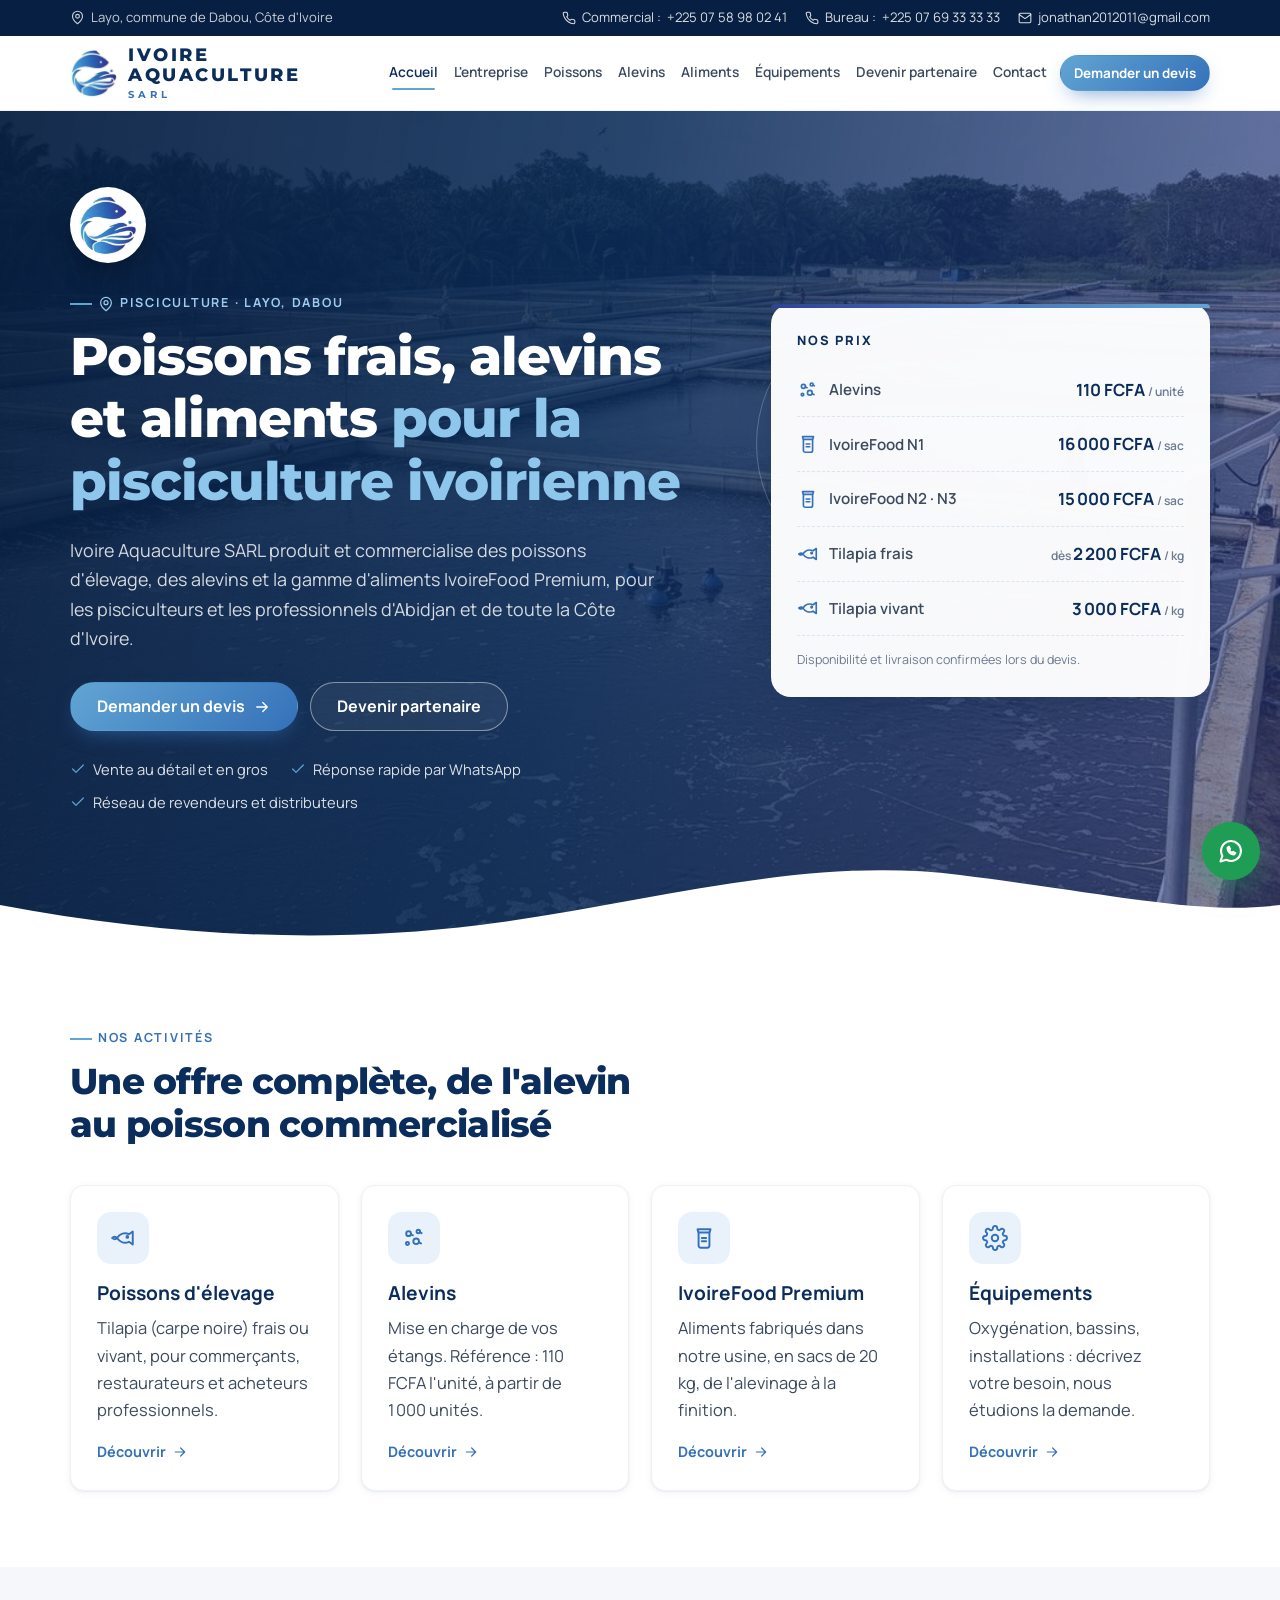
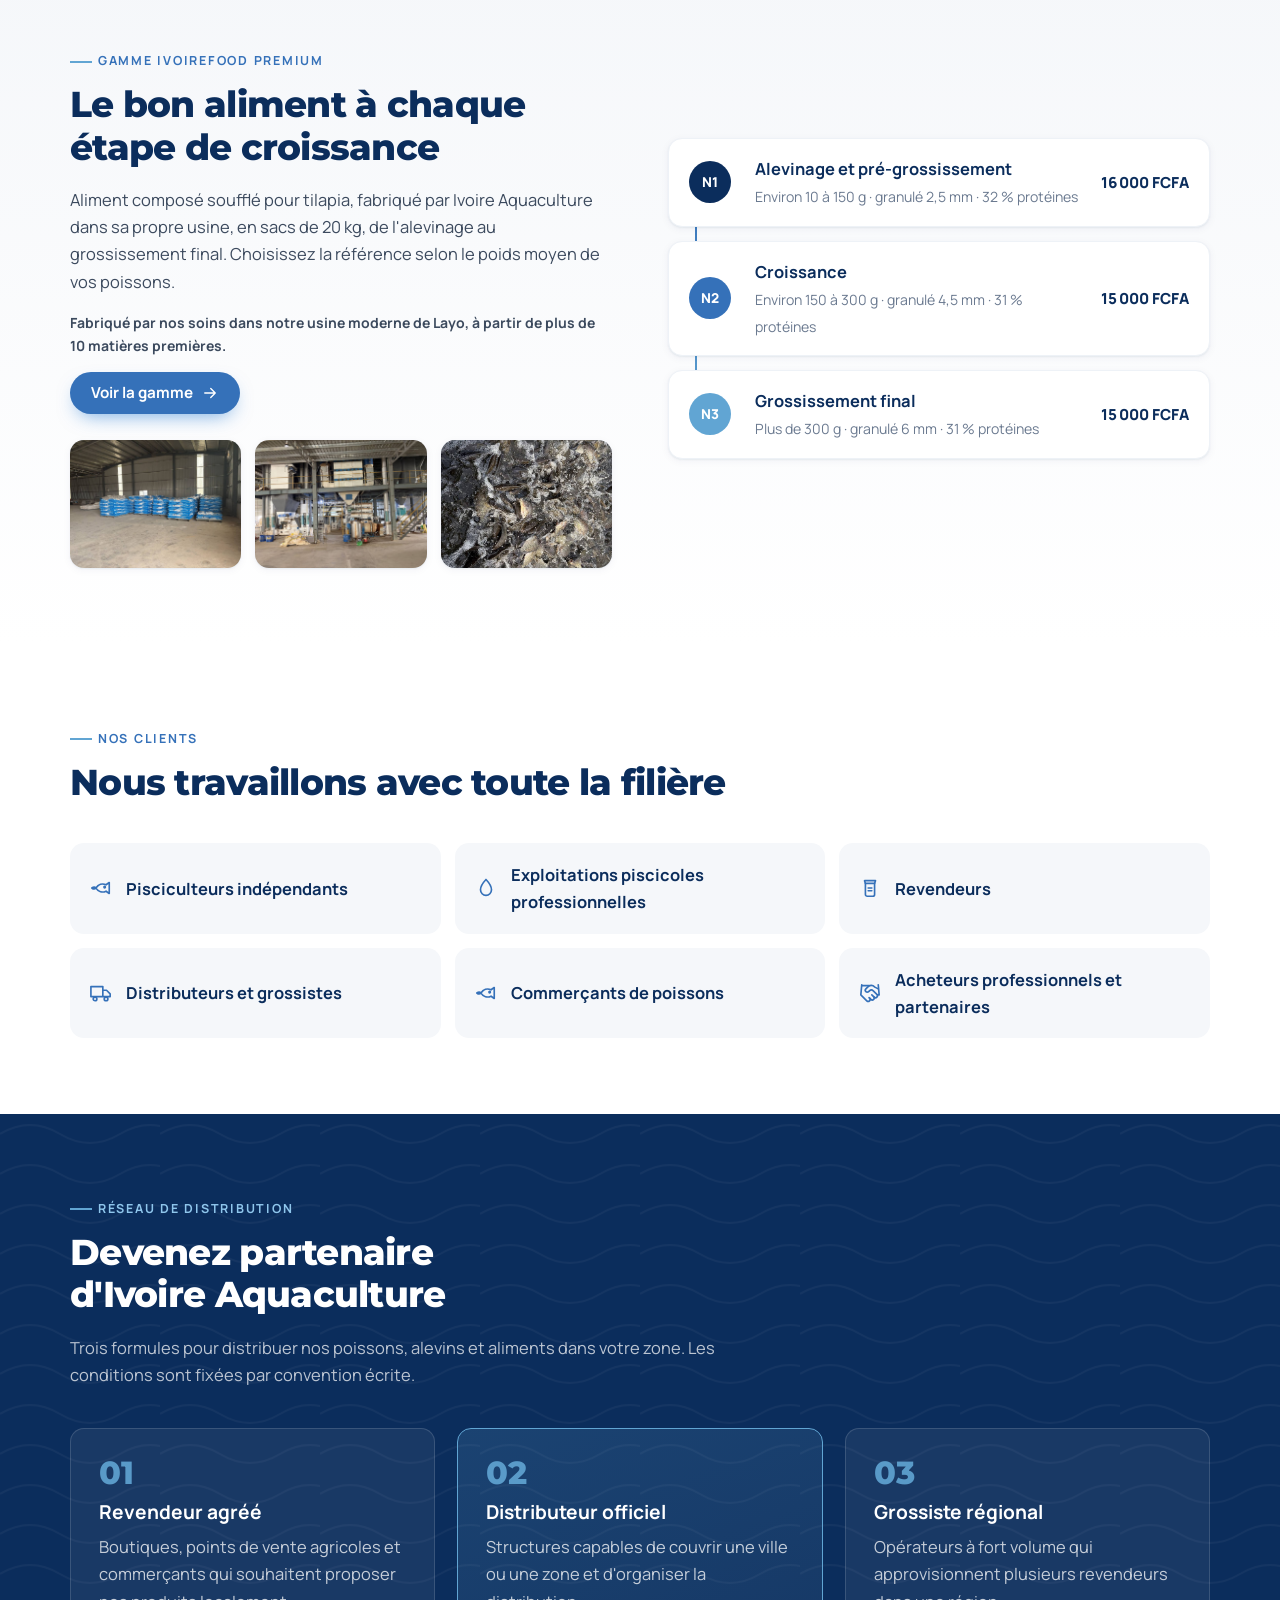
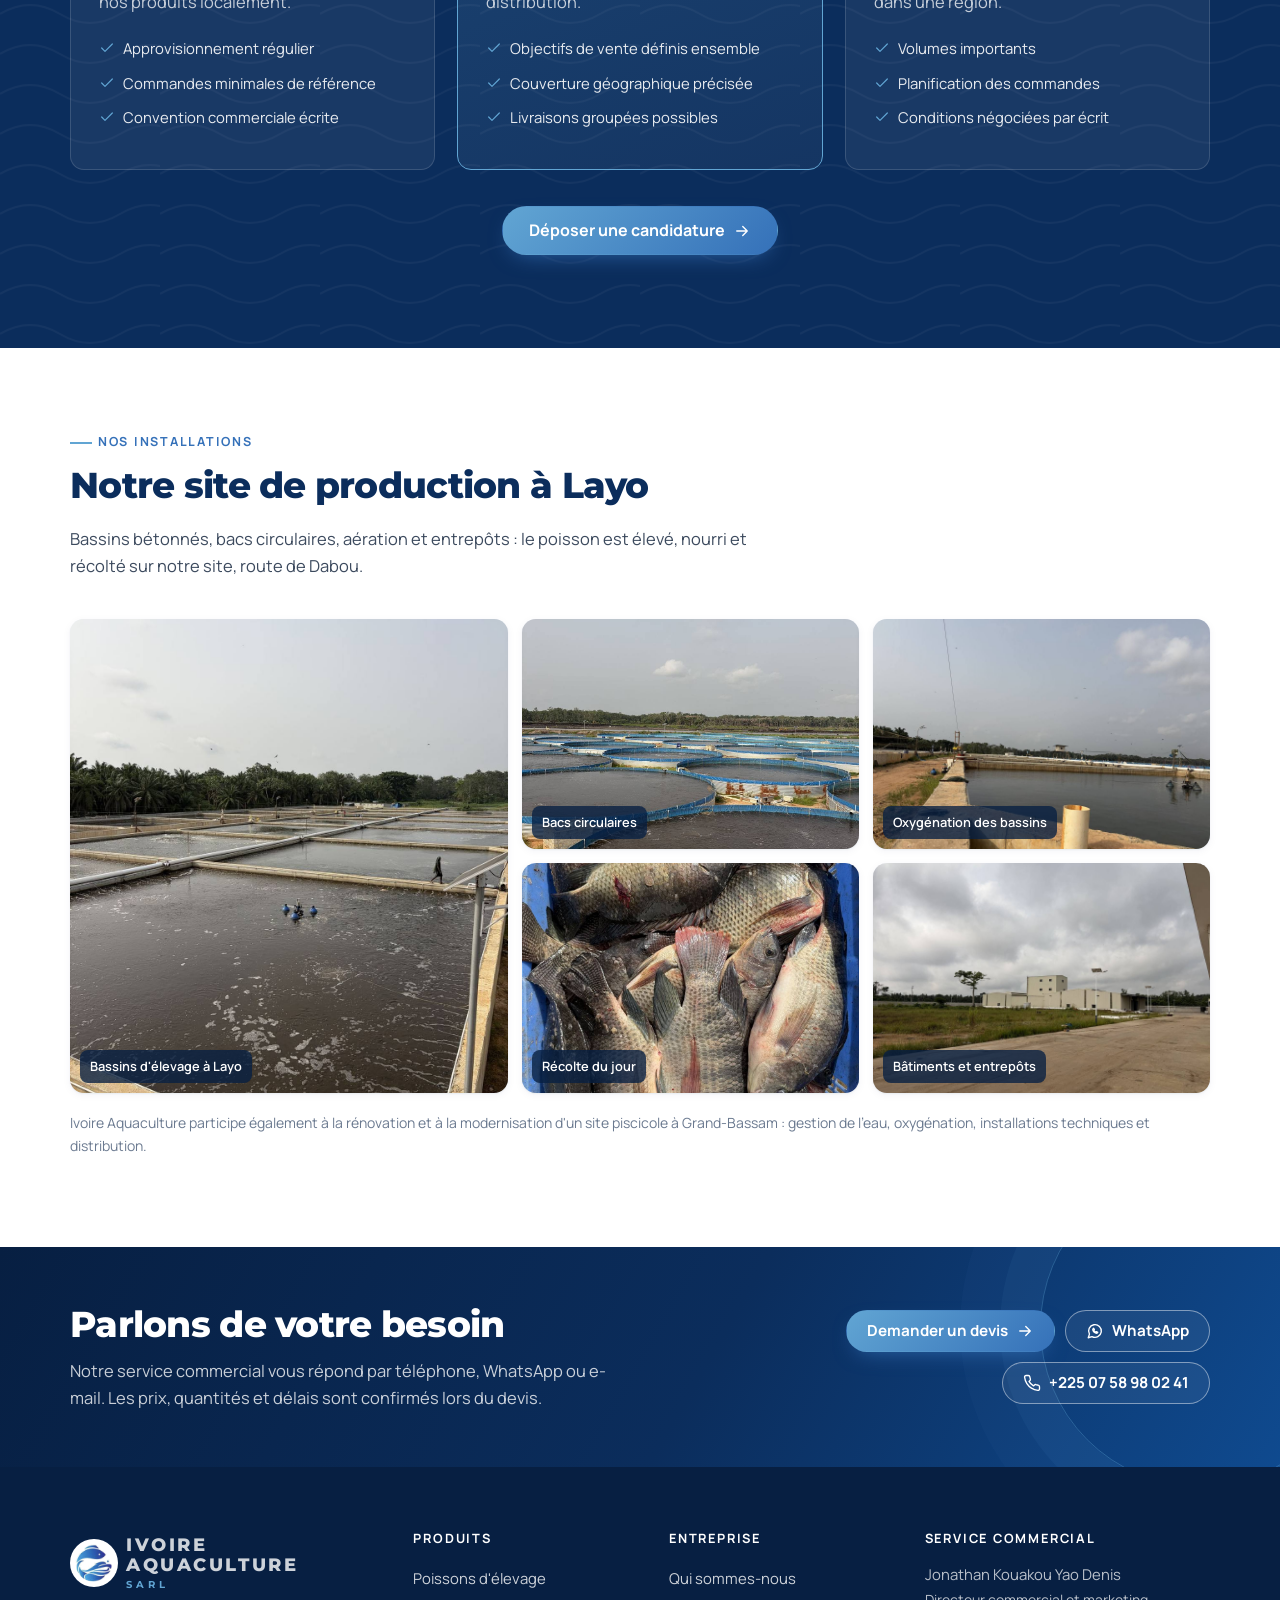
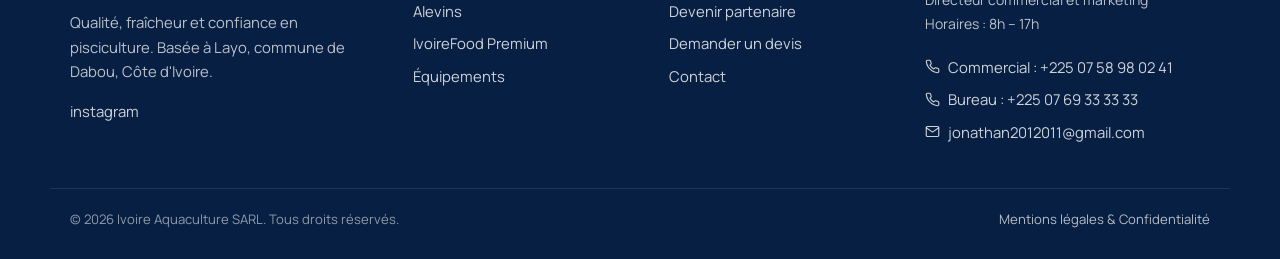
==== index.html @ dcc2ba15 "Site officiel Ivoire Aquaculture SARL Co-Authored-By: Claude Opus 5.5 <noreply@anthropic.com> Claude" ====
<!doctype html>
<html lang="fr">
<head>
<meta charset="utf-8">
<meta name="viewport" content="width=device-width, initial-scale=1">
<title>Ivoire Aquaculture SARL — Poissons, alevins et aliments piscicoles en Côte d&#39;Ivoire</title>
<meta name="description" content="Ivoire Aquaculture, entreprise piscicole basée à Layo (Dabou) : tilapia (carpe noire) frais et vivant, alevins et aliments IvoireFood Premium fabriqués dans notre usine, pour pisciculteurs, revendeurs et distributeurs en Côte d&#39;Ivoire.">
<link rel="canonical" href="https://ivoireaquaculture.github.io/site/">
<meta property="og:type" content="website">
<meta property="og:locale" content="fr_CI">
<meta property="og:site_name" content="Ivoire Aquaculture SARL">
<meta property="og:title" content="Ivoire Aquaculture SARL — Poissons, alevins et aliments piscicoles en Côte d&#39;Ivoire">
<meta property="og:description" content="Ivoire Aquaculture, entreprise piscicole basée à Layo (Dabou) : tilapia (carpe noire) frais et vivant, alevins et aliments IvoireFood Premium fabriqués dans notre usine, pour pisciculteurs, revendeurs et distributeurs en Côte d&#39;Ivoire.">
<meta property="og:url" content="https://ivoireaquaculture.github.io/site/">
<meta property="og:image" content="https://ivoireaquaculture.github.io/site/img/og-image.png">
<meta name="theme-color" content="#0B2D5C">
<link rel="icon" href="img/favicon.png" type="image/png">
<link rel="apple-touch-icon" href="img/apple-touch-icon.png">
<link rel="preconnect" href="https://fonts.googleapis.com">
<link rel="preconnect" href="https://fonts.gstatic.com" crossorigin>
<link href="https://fonts.googleapis.com/css2?family=Montserrat:wght@700;800&family=Manrope:wght@400;500;600;700&display=swap" rel="stylesheet">
<link rel="stylesheet" href="css/style.css">
<script type="application/ld+json">{"@context":"https://schema.org","@type":"Organization","name":"Ivoire Aquaculture SARL","url":"https://ivoireaquaculture.github.io/site","logo":"https://ivoireaquaculture.github.io/site/img/icon-256.png","email":"jonathan2012011@gmail.com","telephone":"+225 07 69 33 33 33","areaServed":"Côte d'Ivoire","address":{"@type":"PostalAddress","addressLocality":"Layo, Dabou","addressCountry":"CI"},"contactPoint":[{"@type":"ContactPoint","telephone":"+225 07 58 98 02 41","contactType":"sales","areaServed":"CI","availableLanguage":["French"]},{"@type":"ContactPoint","telephone":"+225 07 69 33 33 33","contactType":"customer service","areaServed":"CI","availableLanguage":["French"]}]}</script>
</head>
<body data-static="1">
<a class="skip" href="#contenu">Aller au contenu</a>
<div class="topbar">
  <div class="wrap topbar-in">
    <span><svg class="ico " width="15" height="15" viewBox="0 0 24 24" fill="none" stroke="currentColor" stroke-width="1.8" stroke-linecap="round" stroke-linejoin="round" aria-hidden="true"><path d="M20 10c0 6-8 12-8 12s-8-6-8-12a8 8 0 0 1 16 0z"/><circle cx="12" cy="10" r="3"/></svg> Layo, commune de Dabou, Côte d&#39;Ivoire</span>
    <span class="topbar-right">
      <a href="tel:+2250758980241"><svg class="ico " width="14" height="14" viewBox="0 0 24 24" fill="none" stroke="currentColor" stroke-width="1.8" stroke-linecap="round" stroke-linejoin="round" aria-hidden="true"><path d="M22 16.9v3a2 2 0 0 1-2.2 2 19.8 19.8 0 0 1-8.6-3.1 19.5 19.5 0 0 1-6-6A19.8 19.8 0 0 1 2.1 4.2 2 2 0 0 1 4.1 2h3a2 2 0 0 1 2 1.7c.1 1 .4 1.9.7 2.8a2 2 0 0 1-.5 2.1L8 9.9a16 16 0 0 0 6 6l1.3-1.3a2 2 0 0 1 2.1-.4c.9.3 1.8.6 2.8.7a2 2 0 0 1 1.7 2z"/></svg> <span class="hide-sm">Commercial :</span> +225 07 58 98 02 41</a><a href="tel:+2250769333333"><svg class="ico " width="14" height="14" viewBox="0 0 24 24" fill="none" stroke="currentColor" stroke-width="1.8" stroke-linecap="round" stroke-linejoin="round" aria-hidden="true"><path d="M22 16.9v3a2 2 0 0 1-2.2 2 19.8 19.8 0 0 1-8.6-3.1 19.5 19.5 0 0 1-6-6A19.8 19.8 0 0 1 2.1 4.2 2 2 0 0 1 4.1 2h3a2 2 0 0 1 2 1.7c.1 1 .4 1.9.7 2.8a2 2 0 0 1-.5 2.1L8 9.9a16 16 0 0 0 6 6l1.3-1.3a2 2 0 0 1 2.1-.4c.9.3 1.8.6 2.8.7a2 2 0 0 1 1.7 2z"/></svg> <span class="hide-sm">Bureau :</span> +225 07 69 33 33 33</a>
      <a href="mailto:jonathan2012011@gmail.com" class="hide-sm"><svg class="ico " width="14" height="14" viewBox="0 0 24 24" fill="none" stroke="currentColor" stroke-width="1.8" stroke-linecap="round" stroke-linejoin="round" aria-hidden="true"><rect x="2" y="4" width="20" height="16" rx="2"/><path d="m22 6-10 7L2 6"/></svg> jonathan2012011@gmail.com</a>
    </span>
  </div>
</div>
<header class="header" id="header">
  <div class="wrap header-in">
    <a href="index.html" class="brand" aria-label="Ivoire Aquaculture SARL — accueil">
      <img src="img/logo-emblem.png" alt="" width="48" height="48">
      <span>Ivoire Aquaculture<small>SARL</small></span>
    </a>
    <nav class="nav" id="nav" aria-label="Navigation principale">
      <a href="index.html" class="active" aria-current="page">Accueil</a><a href="entreprise.html" class="">L&#39;entreprise</a><a href="poissons.html" class="">Poissons</a><a href="alevins.html" class="">Alevins</a><a href="aliments.html" class="">Aliments</a><a href="equipements.html" class="">Équipements</a><a href="devenir-partenaire.html" class="">Devenir partenaire</a><a href="contact.html" class="">Contact</a>
      <a href="devis.html" class="btn btn-gold nav-cta">Demander un devis</a>
    </nav>
    <button class="burger" id="burger" aria-expanded="false" aria-controls="nav" aria-label="Menu"><svg class="ico " width="26" height="26" viewBox="0 0 24 24" fill="none" stroke="currentColor" stroke-width="1.8" stroke-linecap="round" stroke-linejoin="round" aria-hidden="true"><path d="M3 6h18M3 12h18M3 18h18"/></svg></button>
  </div>
</header>
<main id="contenu">

<section class="hero">
  <div class="hero-water" aria-hidden="true"><span></span><span></span><span></span></div>
  <div class="wrap hero-grid">
    <div class="hero-copy">
      <img class="hero-emblem" src="img/logo-emblem.png" alt="" width="76" height="76">
      <p class="kicker kicker-light"><svg class="ico " width="16" height="16" viewBox="0 0 24 24" fill="none" stroke="currentColor" stroke-width="1.8" stroke-linecap="round" stroke-linejoin="round" aria-hidden="true"><path d="M20 10c0 6-8 12-8 12s-8-6-8-12a8 8 0 0 1 16 0z"/><circle cx="12" cy="10" r="3"/></svg> Pisciculture · Layo, Dabou</p>
      <h1>Poissons frais, alevins et aliments <em>pour la pisciculture ivoirienne</em></h1>
      <p class="lead">Ivoire Aquaculture SARL produit et commercialise des poissons d'élevage, des alevins et la gamme d'aliments IvoireFood Premium, pour les pisciculteurs et les professionnels d'Abidjan et de toute la Côte d'Ivoire.</p>
      <div class="hero-actions">
        <a class="btn btn-gold btn-lg" href="devis.html">Demander un devis <svg class="ico " width="18" height="18" viewBox="0 0 24 24" fill="none" stroke="currentColor" stroke-width="1.8" stroke-linecap="round" stroke-linejoin="round" aria-hidden="true"><path d="M5 12h14M13 6l6 6-6 6"/></svg></a>
        <a class="btn btn-ghost-light btn-lg" href="devenir-partenaire.html">Devenir partenaire</a>
      </div>
      <ul class="hero-points">
        <li><svg class="ico " width="16" height="16" viewBox="0 0 24 24" fill="none" stroke="currentColor" stroke-width="1.8" stroke-linecap="round" stroke-linejoin="round" aria-hidden="true"><path d="M20 6 9 17l-5-5"/></svg> Vente au détail et en gros</li>
        <li><svg class="ico " width="16" height="16" viewBox="0 0 24 24" fill="none" stroke="currentColor" stroke-width="1.8" stroke-linecap="round" stroke-linejoin="round" aria-hidden="true"><path d="M20 6 9 17l-5-5"/></svg> Réponse rapide par WhatsApp</li>
        <li><svg class="ico " width="16" height="16" viewBox="0 0 24 24" fill="none" stroke="currentColor" stroke-width="1.8" stroke-linecap="round" stroke-linejoin="round" aria-hidden="true"><path d="M20 6 9 17l-5-5"/></svg> Réseau de revendeurs et distributeurs</li>
      </ul>
    </div>
    <aside class="hero-card" aria-label="Prix de référence">
      <p class="hero-card-title">Nos prix</p>
      <a class="ref-row" href="alevins.html"><span><svg class="ico " width="22" height="22" viewBox="0 0 24 24" fill="none" stroke="currentColor" stroke-width="1.8" stroke-linecap="round" stroke-linejoin="round" aria-hidden="true"><circle cx="7" cy="8" r="2.2"/><circle cx="16" cy="6" r="1.6"/><circle cx="14" cy="15" r="2.6"/><circle cx="6" cy="17" r="1.4"/><path d="M9 8.6 11 9.5M17.4 6.6 19 7.5M16.4 16 18.5 17"/></svg> Alevins</span><strong>110 FCFA<small>/ unité</small></strong></a>
      <a class="ref-row" href="aliments.html"><span><svg class="ico " width="22" height="22" viewBox="0 0 24 24" fill="none" stroke="currentColor" stroke-width="1.8" stroke-linecap="round" stroke-linejoin="round" aria-hidden="true"><path d="M6 4h12l-1 3v12a2 2 0 0 1-2 2H9a2 2 0 0 1-2-2V7z"/><path d="M7 7h10M10 12h4M10 15h4"/></svg> IvoireFood N1</span><strong>16 000 FCFA<small>/ sac</small></strong></a>
      <a class="ref-row" href="aliments.html"><span><svg class="ico " width="22" height="22" viewBox="0 0 24 24" fill="none" stroke="currentColor" stroke-width="1.8" stroke-linecap="round" stroke-linejoin="round" aria-hidden="true"><path d="M6 4h12l-1 3v12a2 2 0 0 1-2 2H9a2 2 0 0 1-2-2V7z"/><path d="M7 7h10M10 12h4M10 15h4"/></svg> IvoireFood N2 · N3</span><strong>15 000 FCFA<small>/ sac</small></strong></a>
      <a class="ref-row" href="poissons.html"><span><svg class="ico " width="22" height="22" viewBox="0 0 24 24" fill="none" stroke="currentColor" stroke-width="1.8" stroke-linecap="round" stroke-linejoin="round" aria-hidden="true"><path d="M6.5 12c2.5-4 7-5.5 11-3.5L21 6v12l-3.5-2.5c-4 2-8.5.5-11-3.5z"/><path d="M2 12c1.5-1.2 3-1.8 4.5 0-1.5 1.8-3 1.2-4.5 0z"/><circle cx="16" cy="11" r=".8" fill="currentColor"/></svg> Tilapia frais</span><strong><small>dès </small>2 200 FCFA<small>/ kg</small></strong></a><a class="ref-row" href="poissons.html"><span><svg class="ico " width="22" height="22" viewBox="0 0 24 24" fill="none" stroke="currentColor" stroke-width="1.8" stroke-linecap="round" stroke-linejoin="round" aria-hidden="true"><path d="M6.5 12c2.5-4 7-5.5 11-3.5L21 6v12l-3.5-2.5c-4 2-8.5.5-11-3.5z"/><path d="M2 12c1.5-1.2 3-1.8 4.5 0-1.5 1.8-3 1.2-4.5 0z"/><circle cx="16" cy="11" r=".8" fill="currentColor"/></svg> Tilapia vivant</span><strong>3 000 FCFA<small>/ kg</small></strong></a>
      <p class="hero-card-note">Disponibilité et livraison confirmées lors du devis.</p>
    </aside>
  </div>
  <svg class="hero-wave" viewBox="0 0 1440 90" preserveAspectRatio="none" aria-hidden="true"><path d="M0 50c180 30 360 40 540 20S900 0 1080 20s270 40 360 30v40H0z"/></svg>
</section>

<section class="section">
  <div class="wrap">
    <div class="section-head">
      <p class="kicker">Nos activités</p>
      <h2>Une offre complète, de l'alevin au poisson commercialisé</h2>
    </div>
    <div class="cards-4">
      <a class="card card-link" href="poissons.html">
        <span class="card-ico"><svg class="ico " width="26" height="26" viewBox="0 0 24 24" fill="none" stroke="currentColor" stroke-width="1.8" stroke-linecap="round" stroke-linejoin="round" aria-hidden="true"><path d="M6.5 12c2.5-4 7-5.5 11-3.5L21 6v12l-3.5-2.5c-4 2-8.5.5-11-3.5z"/><path d="M2 12c1.5-1.2 3-1.8 4.5 0-1.5 1.8-3 1.2-4.5 0z"/><circle cx="16" cy="11" r=".8" fill="currentColor"/></svg></span>
        <h3>Poissons d&#39;élevage</h3>
        <p>Tilapia (carpe noire) frais ou vivant, pour commerçants, restaurateurs et acheteurs professionnels.</p>
        <span class="more">Découvrir <svg class="ico " width="16" height="16" viewBox="0 0 24 24" fill="none" stroke="currentColor" stroke-width="1.8" stroke-linecap="round" stroke-linejoin="round" aria-hidden="true"><path d="M5 12h14M13 6l6 6-6 6"/></svg></span>
      </a><a class="card card-link" href="alevins.html">
        <span class="card-ico"><svg class="ico " width="26" height="26" viewBox="0 0 24 24" fill="none" stroke="currentColor" stroke-width="1.8" stroke-linecap="round" stroke-linejoin="round" aria-hidden="true"><circle cx="7" cy="8" r="2.2"/><circle cx="16" cy="6" r="1.6"/><circle cx="14" cy="15" r="2.6"/><circle cx="6" cy="17" r="1.4"/><path d="M9 8.6 11 9.5M17.4 6.6 19 7.5M16.4 16 18.5 17"/></svg></span>
        <h3>Alevins</h3>
        <p>Mise en charge de vos étangs. Référence : 110 FCFA l&#39;unité, à partir de 1 000 unités.</p>
        <span class="more">Découvrir <svg class="ico " width="16" height="16" viewBox="0 0 24 24" fill="none" stroke="currentColor" stroke-width="1.8" stroke-linecap="round" stroke-linejoin="round" aria-hidden="true"><path d="M5 12h14M13 6l6 6-6 6"/></svg></span>
      </a><a class="card card-link" href="aliments.html">
        <span class="card-ico"><svg class="ico " width="26" height="26" viewBox="0 0 24 24" fill="none" stroke="currentColor" stroke-width="1.8" stroke-linecap="round" stroke-linejoin="round" aria-hidden="true"><path d="M6 4h12l-1 3v12a2 2 0 0 1-2 2H9a2 2 0 0 1-2-2V7z"/><path d="M7 7h10M10 12h4M10 15h4"/></svg></span>
        <h3>IvoireFood Premium</h3>
        <p>Aliments fabriqués dans notre usine, en sacs de 20 kg, de l&#39;alevinage à la finition.</p>
        <span class="more">Découvrir <svg class="ico " width="16" height="16" viewBox="0 0 24 24" fill="none" stroke="currentColor" stroke-width="1.8" stroke-linecap="round" stroke-linejoin="round" aria-hidden="true"><path d="M5 12h14M13 6l6 6-6 6"/></svg></span>
      </a><a class="card card-link" href="equipements.html">
        <span class="card-ico"><svg class="ico " width="26" height="26" viewBox="0 0 24 24" fill="none" stroke="currentColor" stroke-width="1.8" stroke-linecap="round" stroke-linejoin="round" aria-hidden="true"><circle cx="12" cy="12" r="3"/><path d="M19.4 15a1.6 1.6 0 0 0 .3 1.8l.1.1a2 2 0 1 1-2.8 2.8l-.1-.1a1.6 1.6 0 0 0-1.8-.3 1.6 1.6 0 0 0-1 1.5V21a2 2 0 1 1-4 0v-.1A1.6 1.6 0 0 0 9 19.4a1.6 1.6 0 0 0-1.8.3l-.1.1a2 2 0 1 1-2.8-2.8l.1-.1a1.6 1.6 0 0 0 .3-1.8 1.6 1.6 0 0 0-1.5-1H3a2 2 0 1 1 0-4h.1A1.6 1.6 0 0 0 4.6 9a1.6 1.6 0 0 0-.3-1.8l-.1-.1a2 2 0 1 1 2.8-2.8l.1.1a1.6 1.6 0 0 0 1.8.3H9a1.6 1.6 0 0 0 1-1.5V3a2 2 0 1 1 4 0v.1a1.6 1.6 0 0 0 1 1.5 1.6 1.6 0 0 0 1.8-.3l.1-.1a2 2 0 1 1 2.8 2.8l-.1.1a1.6 1.6 0 0 0-.3 1.8V9a1.6 1.6 0 0 0 1.5 1H21a2 2 0 1 1 0 4h-.1a1.6 1.6 0 0 0-1.5 1z"/></svg></span>
        <h3>Équipements</h3>
        <p>Oxygénation, bassins, installations : décrivez votre besoin, nous étudions la demande.</p>
        <span class="more">Découvrir <svg class="ico " width="16" height="16" viewBox="0 0 24 24" fill="none" stroke="currentColor" stroke-width="1.8" stroke-linecap="round" stroke-linejoin="round" aria-hidden="true"><path d="M5 12h14M13 6l6 6-6 6"/></svg></span>
      </a>
    </div>
  </div>
</section>

<section class="section section-tint">
  <div class="wrap split">
    <div>
      <p class="kicker">Gamme IvoireFood Premium</p>
      <h2>Le bon aliment à chaque étape de croissance</h2>
      <p>Aliment composé soufflé pour tilapia, fabriqué par Ivoire Aquaculture dans sa propre usine, en sacs de 20 kg, de l&#39;alevinage au grossissement final. Choisissez la référence selon le poids moyen de vos poissons.</p>
      <p class="small"><strong>Fabriqué par nos soins dans notre usine moderne de Layo, à partir de plus de 10 matières premières.</strong></p>
      <a class="btn btn-primary" href="aliments.html">Voir la gamme <svg class="ico " width="18" height="18" viewBox="0 0 24 24" fill="none" stroke="currentColor" stroke-width="1.8" stroke-linecap="round" stroke-linejoin="round" aria-hidden="true"><path d="M5 12h14M13 6l6 6-6 6"/></svg></a>
      <div class="strip">
        <figure class="photo "><img src="img/photos/entrepot-aliments.jpg" alt="Sacs d&#39;aliments IvoireFood stockés sur palettes" loading="lazy"></figure>
        <figure class="photo "><img src="img/photos/usine-aliments.jpg" alt="Ligne de fabrication d&#39;aliments" loading="lazy"></figure>
        <figure class="photo "><img src="img/photos/nourrissage.jpg" alt="Tilapias au moment du nourrissage" loading="lazy"></figure>
      </div>
    </div>
    <ol class="growth">
      <li>
        <span class="growth-dot">N1</span>
        <div><strong>Alevinage et pré-grossissement</strong><span>Environ 10 à 150 g · granulé 2,5 mm · 32 % protéines</span></div>
        <span class="growth-price">16 000 FCFA</span>
      </li><li>
        <span class="growth-dot">N2</span>
        <div><strong>Croissance</strong><span>Environ 150 à 300 g · granulé 4,5 mm · 31 % protéines</span></div>
        <span class="growth-price">15 000 FCFA</span>
      </li><li>
        <span class="growth-dot">N3</span>
        <div><strong>Grossissement final</strong><span>Plus de 300 g · granulé 6 mm · 31 % protéines</span></div>
        <span class="growth-price">15 000 FCFA</span>
      </li>
    </ol>
  </div>
</section>

<section class="section">
  <div class="wrap">
    <div class="section-head">
      <p class="kicker">Nos clients</p>
      <h2>Nous travaillons avec toute la filière</h2>
    </div>
    <ul class="audience">
      <li><svg class="ico " width="22" height="22" viewBox="0 0 24 24" fill="none" stroke="currentColor" stroke-width="1.8" stroke-linecap="round" stroke-linejoin="round" aria-hidden="true"><path d="M6.5 12c2.5-4 7-5.5 11-3.5L21 6v12l-3.5-2.5c-4 2-8.5.5-11-3.5z"/><path d="M2 12c1.5-1.2 3-1.8 4.5 0-1.5 1.8-3 1.2-4.5 0z"/><circle cx="16" cy="11" r=".8" fill="currentColor"/></svg> <span>Pisciculteurs indépendants</span></li><li><svg class="ico " width="22" height="22" viewBox="0 0 24 24" fill="none" stroke="currentColor" stroke-width="1.8" stroke-linecap="round" stroke-linejoin="round" aria-hidden="true"><path d="M12 2.7s6 6.3 6 11.3a6 6 0 0 1-12 0c0-5 6-11.3 6-11.3z"/></svg> <span>Exploitations piscicoles professionnelles</span></li><li><svg class="ico " width="22" height="22" viewBox="0 0 24 24" fill="none" stroke="currentColor" stroke-width="1.8" stroke-linecap="round" stroke-linejoin="round" aria-hidden="true"><path d="M6 4h12l-1 3v12a2 2 0 0 1-2 2H9a2 2 0 0 1-2-2V7z"/><path d="M7 7h10M10 12h4M10 15h4"/></svg> <span>Revendeurs</span></li><li><svg class="ico " width="22" height="22" viewBox="0 0 24 24" fill="none" stroke="currentColor" stroke-width="1.8" stroke-linecap="round" stroke-linejoin="round" aria-hidden="true"><path d="M1 5h13v11H1zM14 9h4l4 4v3h-8z"/><circle cx="5.5" cy="18.5" r="2"/><circle cx="17.5" cy="18.5" r="2"/></svg> <span>Distributeurs et grossistes</span></li><li><svg class="ico " width="22" height="22" viewBox="0 0 24 24" fill="none" stroke="currentColor" stroke-width="1.8" stroke-linecap="round" stroke-linejoin="round" aria-hidden="true"><path d="M6.5 12c2.5-4 7-5.5 11-3.5L21 6v12l-3.5-2.5c-4 2-8.5.5-11-3.5z"/><path d="M2 12c1.5-1.2 3-1.8 4.5 0-1.5 1.8-3 1.2-4.5 0z"/><circle cx="16" cy="11" r=".8" fill="currentColor"/></svg> <span>Commerçants de poissons</span></li><li><svg class="ico " width="22" height="22" viewBox="0 0 24 24" fill="none" stroke="currentColor" stroke-width="1.8" stroke-linecap="round" stroke-linejoin="round" aria-hidden="true"><path d="m11 17 2 2a1 1 0 0 0 3-3"/><path d="m14 14 2.5 2.5a1 1 0 0 0 3-3l-3.9-3.9a3 3 0 0 0-4.2 0l-.9.9a1 1 0 0 1-3-3l2.8-2.8a5.8 5.8 0 0 1 7 .9L21 7.5"/><path d="m21 3 1 11h-2M3 3 2 14l6.5 6.5a1 1 0 0 0 3-3M3 4h8"/></svg> <span>Acheteurs professionnels et partenaires</span></li>
    </ul>
  </div>
</section>

<section class="section section-navy">
  <div class="wrap">
    <div class="section-head">
      <p class="kicker kicker-gold">Réseau de distribution</p>
      <h2>Devenez partenaire d'Ivoire Aquaculture</h2>
      <p class="muted-light">Trois formules pour distribuer nos poissons, alevins et aliments dans votre zone. Les conditions sont fixées par convention écrite.</p>
    </div>
    <div class="tiers">
      <article class="tier">
        <span class="tier-num">01</span>
        <h3>Revendeur agréé</h3>
        <p>Boutiques, points de vente agricoles et commerçants qui souhaitent proposer nos produits localement.</p>
        <ul><li><svg class="ico " width="16" height="16" viewBox="0 0 24 24" fill="none" stroke="currentColor" stroke-width="1.8" stroke-linecap="round" stroke-linejoin="round" aria-hidden="true"><path d="M20 6 9 17l-5-5"/></svg> Approvisionnement régulier</li><li><svg class="ico " width="16" height="16" viewBox="0 0 24 24" fill="none" stroke="currentColor" stroke-width="1.8" stroke-linecap="round" stroke-linejoin="round" aria-hidden="true"><path d="M20 6 9 17l-5-5"/></svg> Commandes minimales de référence</li><li><svg class="ico " width="16" height="16" viewBox="0 0 24 24" fill="none" stroke="currentColor" stroke-width="1.8" stroke-linecap="round" stroke-linejoin="round" aria-hidden="true"><path d="M20 6 9 17l-5-5"/></svg> Convention commerciale écrite</li></ul>
      </article><article class="tier tier-featured">
        <span class="tier-num">02</span>
        <h3>Distributeur officiel</h3>
        <p>Structures capables de couvrir une ville ou une zone et d&#39;organiser la distribution.</p>
        <ul><li><svg class="ico " width="16" height="16" viewBox="0 0 24 24" fill="none" stroke="currentColor" stroke-width="1.8" stroke-linecap="round" stroke-linejoin="round" aria-hidden="true"><path d="M20 6 9 17l-5-5"/></svg> Objectifs de vente définis ensemble</li><li><svg class="ico " width="16" height="16" viewBox="0 0 24 24" fill="none" stroke="currentColor" stroke-width="1.8" stroke-linecap="round" stroke-linejoin="round" aria-hidden="true"><path d="M20 6 9 17l-5-5"/></svg> Couverture géographique précisée</li><li><svg class="ico " width="16" height="16" viewBox="0 0 24 24" fill="none" stroke="currentColor" stroke-width="1.8" stroke-linecap="round" stroke-linejoin="round" aria-hidden="true"><path d="M20 6 9 17l-5-5"/></svg> Livraisons groupées possibles</li></ul>
      </article><article class="tier">
        <span class="tier-num">03</span>
        <h3>Grossiste régional</h3>
        <p>Opérateurs à fort volume qui approvisionnent plusieurs revendeurs dans une région.</p>
        <ul><li><svg class="ico " width="16" height="16" viewBox="0 0 24 24" fill="none" stroke="currentColor" stroke-width="1.8" stroke-linecap="round" stroke-linejoin="round" aria-hidden="true"><path d="M20 6 9 17l-5-5"/></svg> Volumes importants</li><li><svg class="ico " width="16" height="16" viewBox="0 0 24 24" fill="none" stroke="currentColor" stroke-width="1.8" stroke-linecap="round" stroke-linejoin="round" aria-hidden="true"><path d="M20 6 9 17l-5-5"/></svg> Planification des commandes</li><li><svg class="ico " width="16" height="16" viewBox="0 0 24 24" fill="none" stroke="currentColor" stroke-width="1.8" stroke-linecap="round" stroke-linejoin="round" aria-hidden="true"><path d="M20 6 9 17l-5-5"/></svg> Conditions négociées par écrit</li></ul>
      </article>
    </div>
    <p class="center"><a class="btn btn-gold btn-lg" href="devenir-partenaire.html">Déposer une candidature <svg class="ico " width="18" height="18" viewBox="0 0 24 24" fill="none" stroke="currentColor" stroke-width="1.8" stroke-linecap="round" stroke-linejoin="round" aria-hidden="true"><path d="M5 12h14M13 6l6 6-6 6"/></svg></a></p>
  </div>
</section>

<section class="section">
  <div class="wrap">
    <div class="section-head">
      <p class="kicker">Nos installations</p>
      <h2>Notre site de production à Layo</h2>
      <p>Bassins bétonnés, bacs circulaires, aération et entrepôts : le poisson est élevé, nourri et récolté sur notre site, route de Dabou.</p>
    </div>
    <div class="gallery">
      <figure class="photo "><img src="img/photos/bassins-layo.jpg" alt="Vue des bassins d&#39;élevage bordés de palmiers" loading="lazy"><figcaption>Bassins d&#39;élevage à Layo</figcaption></figure>
      <figure class="photo "><img src="img/photos/bacs-circulaires.jpg" alt="Bacs circulaires d&#39;élevage" loading="lazy"><figcaption>Bacs circulaires</figcaption></figure>
      <figure class="photo "><img src="img/photos/bassin-aerateur.jpg" alt="Bassin équipé d&#39;un aérateur" loading="lazy"><figcaption>Oxygénation des bassins</figcaption></figure>
      <figure class="photo "><img src="img/photos/tilapia-panier.jpg" alt="Tilapias fraîchement récoltés dans une caisse" loading="lazy"><figcaption>Récolte du jour</figcaption></figure>
      <figure class="photo "><img src="img/photos/usine-exterieur.jpg" alt="Bâtiments et entrepôts du site" loading="lazy"><figcaption>Bâtiments et entrepôts</figcaption></figure>
    </div>
    <p class="small muted gallery-note">Ivoire Aquaculture participe également à la rénovation et à la modernisation d'un site piscicole à Grand-Bassam : gestion de l'eau, oxygénation, installations techniques et distribution.</p>
  </div>
</section>

<section class="cta-band">
  <div class="wrap cta-in">
    <div>
      <h2>Parlons de votre besoin</h2>
      <p>Notre service commercial vous répond par téléphone, WhatsApp ou e-mail. Les prix, quantités et délais sont confirmés lors du devis.</p>
    </div>
    <div class="cta-actions">
      <a class="btn btn-gold" href="devis.html">Demander un devis <svg class="ico " width="18" height="18" viewBox="0 0 24 24" fill="none" stroke="currentColor" stroke-width="1.8" stroke-linecap="round" stroke-linejoin="round" aria-hidden="true"><path d="M5 12h14M13 6l6 6-6 6"/></svg></a>
      <a class="btn btn-ghost-light" href="https://wa.me/2250758980241?text=Bonjour%20Ivoire%20Aquaculture%2C%20je%20souhaite%20avoir%20des%20informations%20sur%20vos%20produits." target="_blank" rel="noopener"><svg class="ico " width="18" height="18" viewBox="0 0 24 24" fill="none" stroke="currentColor" stroke-width="1.8" stroke-linecap="round" stroke-linejoin="round" aria-hidden="true"><path d="M3 21l1.6-4.8A8.5 8.5 0 1 1 8 19.5L3 21z"/><path d="M9 9.5c0 3 2.5 5.5 5.5 5.5l1.2-1.2-1.8-1-1 .8a4 4 0 0 1-2.5-2.5l.8-1-1-1.8L9 9.5z"/></svg> WhatsApp</a>
      <a class="btn btn-ghost-light" href="tel:+2250758980241"><svg class="ico " width="18" height="18" viewBox="0 0 24 24" fill="none" stroke="currentColor" stroke-width="1.8" stroke-linecap="round" stroke-linejoin="round" aria-hidden="true"><path d="M22 16.9v3a2 2 0 0 1-2.2 2 19.8 19.8 0 0 1-8.6-3.1 19.5 19.5 0 0 1-6-6A19.8 19.8 0 0 1 2.1 4.2 2 2 0 0 1 4.1 2h3a2 2 0 0 1 2 1.7c.1 1 .4 1.9.7 2.8a2 2 0 0 1-.5 2.1L8 9.9a16 16 0 0 0 6 6l1.3-1.3a2 2 0 0 1 2.1-.4c.9.3 1.8.6 2.8.7a2 2 0 0 1 1.7 2z"/></svg> +225 07 58 98 02 41</a>
    </div>
  </div>
</section>
</main>
<footer class="footer">
  <div class="footer-wave" aria-hidden="true"></div>
  <div class="wrap footer-grid">
    <div>
      <a href="index.html" class="brand brand-light"><img src="img/logo-emblem.png" alt="" width="48" height="48"><span>Ivoire Aquaculture<small>SARL</small></span></a>
      <p class="muted-light">Qualité, fraîcheur et confiance en pisciculture. Basée à Layo, commune de Dabou, Côte d&#39;Ivoire.</p>
      <p class="socials"><a href="https://www.instagram.com/ivoireaquaculture" rel="noopener" target="_blank">instagram</a></p>
    </div>
    <div>
      <h3>Produits</h3>
      <a href="poissons.html">Poissons d'élevage</a>
      <a href="alevins.html">Alevins</a>
      <a href="aliments.html">IvoireFood Premium</a>
      <a href="equipements.html">Équipements</a>
    </div>
    <div>
      <h3>Entreprise</h3>
      <a href="entreprise.html">Qui sommes-nous</a>
      <a href="devenir-partenaire.html">Devenir partenaire</a>
      <a href="devis.html">Demander un devis</a>
      <a href="contact.html">Contact</a>
    </div>
    <div>
      <h3>Service commercial</h3>
      <p class="muted-light">Jonathan Kouakou Yao Denis<br><span class="small">Directeur commercial et marketing</span><br><span class="small">Horaires : 8h – 17h</span></p>
      <a href="tel:+2250758980241"><svg class="ico " width="15" height="15" viewBox="0 0 24 24" fill="none" stroke="currentColor" stroke-width="1.8" stroke-linecap="round" stroke-linejoin="round" aria-hidden="true"><path d="M22 16.9v3a2 2 0 0 1-2.2 2 19.8 19.8 0 0 1-8.6-3.1 19.5 19.5 0 0 1-6-6A19.8 19.8 0 0 1 2.1 4.2 2 2 0 0 1 4.1 2h3a2 2 0 0 1 2 1.7c.1 1 .4 1.9.7 2.8a2 2 0 0 1-.5 2.1L8 9.9a16 16 0 0 0 6 6l1.3-1.3a2 2 0 0 1 2.1-.4c.9.3 1.8.6 2.8.7a2 2 0 0 1 1.7 2z"/></svg> Commercial : +225 07 58 98 02 41</a><a href="tel:+2250769333333"><svg class="ico " width="15" height="15" viewBox="0 0 24 24" fill="none" stroke="currentColor" stroke-width="1.8" stroke-linecap="round" stroke-linejoin="round" aria-hidden="true"><path d="M22 16.9v3a2 2 0 0 1-2.2 2 19.8 19.8 0 0 1-8.6-3.1 19.5 19.5 0 0 1-6-6A19.8 19.8 0 0 1 2.1 4.2 2 2 0 0 1 4.1 2h3a2 2 0 0 1 2 1.7c.1 1 .4 1.9.7 2.8a2 2 0 0 1-.5 2.1L8 9.9a16 16 0 0 0 6 6l1.3-1.3a2 2 0 0 1 2.1-.4c.9.3 1.8.6 2.8.7a2 2 0 0 1 1.7 2z"/></svg> Bureau : +225 07 69 33 33 33</a>
      <a href="mailto:jonathan2012011@gmail.com"><svg class="ico " width="15" height="15" viewBox="0 0 24 24" fill="none" stroke="currentColor" stroke-width="1.8" stroke-linecap="round" stroke-linejoin="round" aria-hidden="true"><rect x="2" y="4" width="20" height="16" rx="2"/><path d="m22 6-10 7L2 6"/></svg> jonathan2012011@gmail.com</a>
    </div>
  </div>
  <div class="wrap footer-bottom">
    <span>© 2026 Ivoire Aquaculture SARL. Tous droits réservés.</span>
    <a href="mentions-legales.html">Mentions légales &amp; Confidentialité</a>
  </div>
</footer>
<a class="wa-float" href="https://wa.me/2250758980241?text=Bonjour%20Ivoire%20Aquaculture%2C%20je%20souhaite%20avoir%20des%20informations%20sur%20vos%20produits." target="_blank" rel="noopener" aria-label="Nous écrire sur WhatsApp"><svg class="ico " width="28" height="28" viewBox="0 0 24 24" fill="none" stroke="currentColor" stroke-width="1.8" stroke-linecap="round" stroke-linejoin="round" aria-hidden="true"><path d="M3 21l1.6-4.8A8.5 8.5 0 1 1 8 19.5L3 21z"/><path d="M9 9.5c0 3 2.5 5.5 5.5 5.5l1.2-1.2-1.8-1-1 .8a4 4 0 0 1-2.5-2.5l.8-1-1-1.8L9 9.5z"/></svg></a>
<script>window.SITE={"whatsapp":"2250758980241"};</script>
<script src="js/main.js" defer></script>
</body>
</html>
---- css/style.css ----
/* ==========================================================================
   Ivoire Aquaculture — feuille de style principale
   Palette : bleu marine #0B2D5C · bleu royal #0066CC · blanc · gris · or discret
   ========================================================================== */

:root {
  --navy: #0B2D5C;
  --navy-deep: #071f42;
  --royal: #3571B9;
  --brand-deep: #2F4295;
  --royal-soft: #e9f2fb;
  --aqua: #61A5D3;
  --gold: #61A5D3; /* accent clair du logo (remplace l'or) */
  --gold-soft: #eaf4fb;
  --white: #ffffff;
  --gray-50: #f5f7fa;
  --gray-100: #eef2f7;
  --gray-200: #dde4ee;
  --gray-500: #6b7a90;
  --gray-700: #3c4a5e;
  --gray-900: #1a2433;
  --success: #1f8a5b;
  --danger: #c0392b;
  --whatsapp: #1f9d55;

  --font-body: 'Manrope', system-ui, -apple-system, 'Segoe UI', Roboto, sans-serif;
  --font-display: 'Montserrat', 'Manrope', system-ui, sans-serif;

  --radius: 14px;
  --radius-sm: 9px;
  --shadow-sm: 0 1px 2px rgba(11, 45, 92, .06), 0 2px 8px rgba(11, 45, 92, .05);
  --shadow: 0 10px 30px -12px rgba(11, 45, 92, .22);
  --shadow-lg: 0 24px 60px -24px rgba(7, 31, 66, .45);
  --wrap: 1180px;
}

*, *::before, *::after { box-sizing: border-box; }
html { scroll-behavior: smooth; -webkit-text-size-adjust: 100%; }
body {
  margin: 0;
  font-family: var(--font-body);
  font-size: 16.5px;
  line-height: 1.65;
  color: var(--gray-700);
  background: var(--white);
  -webkit-font-smoothing: antialiased;
}
img, svg { max-width: 100%; display: block; }
.ico { display: inline-block; vertical-align: -0.2em; flex-shrink: 0; }
a { color: var(--royal); text-decoration-thickness: 1px; text-underline-offset: 3px; }
a:hover { color: var(--navy); }
h1, h2, h3, .h3 { color: var(--navy); line-height: 1.18; margin: 0 0 .5em; }
h1, h2 { font-family: var(--font-display); font-weight: 800; letter-spacing: -.02em; text-wrap: balance; }
h1 { font-size: clamp(2rem, 4.6vw, 3.3rem); }
h2 { font-size: clamp(1.6rem, 3vw, 2.25rem); }
h3, .h3 { font-size: 1.2rem; font-weight: 700; font-family: var(--font-body); }
p { margin: 0 0 1em; }
:focus-visible { outline: 3px solid var(--aqua); outline-offset: 2px; border-radius: 4px; }

.wrap { width: 100%; max-width: var(--wrap); margin: 0 auto; padding: 0 20px; }
.center { text-align: center; }
.small { font-size: .875rem; }
.muted { color: var(--gray-500); }
.muted-light { color: rgba(255, 255, 255, .72); }
.skip { position: absolute; left: -999px; top: 8px; background: var(--navy); color: #fff; padding: 8px 14px; z-index: 100; border-radius: 6px; }
.skip:focus { left: 8px; }

.kicker {
  display: inline-flex; align-items: center; gap: 6px;
  font-size: .78rem; font-weight: 700; letter-spacing: .14em; text-transform: uppercase;
  color: var(--royal); margin: 0 0 .7rem;
}
.kicker::before { content: ''; width: 22px; height: 2px; background: var(--gold); }
.kicker-light { color: #9ccdf0; }
.kicker-gold { color: #8fc6ec; }

/* ---------------------------------------------------------------- Boutons */
.btn {
  display: inline-flex; align-items: center; justify-content: center; gap: 8px;
  padding: 11px 20px; border-radius: 999px; border: 1.5px solid transparent;
  font: 700 .95rem/1.2 var(--font-body); text-decoration: none; cursor: pointer;
  transition: transform .15s ease, background .2s ease, box-shadow .2s ease, color .2s ease;
  white-space: nowrap;
}
.btn:hover { transform: translateY(-1px); }
.btn-lg { padding: 14px 26px; font-size: 1rem; }
.btn-sm { padding: 8px 14px; font-size: .85rem; }
.btn-block { width: 100%; margin-top: 10px; }
.btn-primary { background: var(--royal); color: #fff; box-shadow: 0 8px 20px -8px rgba(0, 102, 204, .6); }
.btn-primary:hover { background: var(--navy); color: #fff; }
.btn-gold { background: linear-gradient(135deg, var(--aqua), var(--royal)); color: #fff; box-shadow: 0 8px 22px -10px rgba(53, 113, 185, .9); }
.btn-gold:hover { color: #fff; filter: brightness(1.08); }
.btn-ghost-light { border-color: rgba(255, 255, 255, .45); color: #fff; background: rgba(255, 255, 255, .06); }
.btn-ghost-light:hover { background: rgba(255, 255, 255, .16); color: #fff; }
.btn-outline { border-color: var(--gray-200); color: var(--navy); background: #fff; }
.btn-outline:hover { border-color: var(--royal); color: var(--royal); }
.btn-whatsapp { background: var(--whatsapp); color: #fff; }
.btn-whatsapp:hover { background: #17834a; color: #fff; }

/* ---------------------------------------------------------------- En-tête */
.topbar { background: var(--navy-deep); color: rgba(255, 255, 255, .78); font-size: .82rem; }
.topbar-in { display: flex; justify-content: space-between; align-items: center; gap: 16px; padding: 7px 20px; }
.topbar span { display: inline-flex; align-items: center; gap: 6px; }
.topbar-right { gap: 18px !important; }
.topbar a { color: rgba(255, 255, 255, .85); text-decoration: none; display: inline-flex; align-items: center; gap: 6px; }
.topbar a:hover { color: #fff; }

.header { position: sticky; top: 0; z-index: 50; background: rgba(255, 255, 255, .94); backdrop-filter: saturate(160%) blur(10px); border-bottom: 1px solid var(--gray-100); transition: box-shadow .2s; }
.header.scrolled { box-shadow: var(--shadow-sm); }
.header-in { display: flex; align-items: center; justify-content: space-between; gap: 20px; height: 74px; }
.brand { display: flex; align-items: center; gap: 10px; text-decoration: none; color: var(--navy); }
/* Marque : emblème du logo + mot-symbole en capitales espacées, comme sur le logo officiel */
.brand img { width: 48px; height: 48px; object-fit: contain; }
.brand span { font-family: var(--font-display); font-size: .98rem; font-weight: 800; line-height: 1.1; letter-spacing: .14em; text-transform: uppercase; }
.brand strong { font-weight: 800; }
.brand small { display: block; font: 700 .62rem/1 var(--font-display); letter-spacing: .42em; color: var(--royal); margin-top: 5px; }
.brand-light { color: #fff; }
.brand-light img { background: #fff; border-radius: 50%; padding: 5px; }
.brand-light small { color: var(--aqua); }
.nav { display: flex; align-items: center; gap: 2px; }
.nav a:not(.btn) { color: var(--gray-700); text-decoration: none; font-weight: 600; font-size: .9rem; padding: 8px 10px; border-radius: 8px; position: relative; white-space: nowrap; }
.nav a:not(.btn):hover { color: var(--royal); background: var(--gray-50); }
.nav a.active { color: var(--navy); }
.nav a.active::after { content: ''; position: absolute; left: 10px; right: 10px; bottom: 2px; height: 2px; background: var(--gold); border-radius: 2px; }
.nav-cta { margin-left: 8px; padding: 10px 16px; font-size: .88rem; }
.burger { display: none; background: none; border: 0; color: var(--navy); cursor: pointer; padding: 6px; }

/* ---------------------------------------------------------------- Hero accueil */
.hero {
  position: relative; overflow: hidden; color: #fff;
  background:
    linear-gradient(100deg, rgba(7, 31, 66, .94) 0%, rgba(11, 45, 92, .86) 45%, rgba(47, 66, 149, .55) 100%),
    url('../img/photos/bassins-layo.jpg') center 62% / cover no-repeat,
    var(--navy-deep);
  padding: 76px 0 130px;
}
.hero-emblem { width: 76px; height: 76px; background: #fff; border-radius: 50%; padding: 8px; margin-bottom: 22px; box-shadow: 0 10px 30px -8px rgba(0, 0, 0, .45); }
.hero-water span {
  position: absolute; border: 1px solid rgba(255, 255, 255, .09); border-radius: 50%;
  left: 70%; top: 40%; width: 280px; height: 280px; transform: translate(-50%, -50%);
  animation: ripple 9s linear infinite;
}
.hero-water span:nth-child(2) { animation-delay: 3s; }
.hero-water span:nth-child(3) { animation-delay: 6s; }
@keyframes ripple { from { width: 120px; height: 120px; opacity: 1; } to { width: 1100px; height: 1100px; opacity: 0; } }
.hero-grid { position: relative; display: grid; grid-template-columns: 1.25fr .85fr; gap: 56px; align-items: center; }
.hero h1 { color: #fff; margin-bottom: .45em; }
.hero h1 em { font-style: normal; color: #8fc6ec; }
.hero .lead { font-size: 1.12rem; color: rgba(255, 255, 255, .82); max-width: 600px; }
.hero-actions { display: flex; flex-wrap: wrap; gap: 12px; margin: 28px 0 26px; }
.hero-points { list-style: none; padding: 0; margin: 0; display: flex; flex-wrap: wrap; gap: 8px 22px; font-size: .92rem; color: rgba(255, 255, 255, .85); }
.hero-points li { display: inline-flex; align-items: center; gap: 7px; }
.hero-points .ico { color: var(--gold); }
.hero-card {
  background: rgba(255, 255, 255, .97); color: var(--gray-700); border-radius: 20px; padding: 26px;
  box-shadow: var(--shadow-lg); position: relative;
}
.hero-card::before { content: ''; position: absolute; inset: 0 0 auto; height: 4px; border-radius: 20px 20px 0 0; background: linear-gradient(90deg, var(--brand-deep), var(--aqua)); }
.hero-card-title { font-weight: 800; color: var(--navy); font-size: .8rem; letter-spacing: .14em; text-transform: uppercase; margin-bottom: 12px; }
.ref-row { display: flex; justify-content: space-between; align-items: center; gap: 12px; padding: 13px 0; border-bottom: 1px dashed var(--gray-200); text-decoration: none; color: var(--gray-700); font-weight: 600; font-size: .95rem; }
.ref-row:hover { color: var(--royal); }
.ref-row span { display: inline-flex; align-items: center; gap: 10px; }
.ref-row span .ico { color: var(--royal); }
.ref-row strong { color: var(--navy); font-size: 1.05rem; white-space: nowrap; }
.ref-row strong small { font-weight: 600; color: var(--gray-500); font-size: .75rem; margin-left: 3px; }
.ref-row .on-quote { color: var(--royal); font-size: .9rem; }
.hero-card-note { font-size: .78rem; color: var(--gray-500); margin: 14px 0 0; }
.hero-wave { position: absolute; bottom: -1px; left: 0; width: 100%; height: 90px; fill: #fff; }

/* ---------------------------------------------------------------- Hero pages internes */
.page-hero {
  position: relative; overflow: hidden; color: #fff; padding: 60px 0 96px;
  background:
    linear-gradient(100deg, rgba(7, 31, 66, .95), rgba(11, 45, 92, .84) 60%, rgba(47, 66, 149, .6)),
    var(--hero-img, url('../img/photos/bassin-aerateur.jpg')) center / cover no-repeat,
    var(--navy-deep);
}
.page-hero .kicker { color: #9ccdf0; }
.page-hero h1 { color: #fff; max-width: 800px; font-size: clamp(1.9rem, 4vw, 2.8rem); }
.page-hero .lead { color: rgba(255, 255, 255, .8); max-width: 720px; font-size: 1.08rem; margin: 0; }
.page-hero .hero-wave { height: 60px; }

/* ---------------------------------------------------------------- Sections */
.section { padding: 76px 0; }
.section-tint { background: linear-gradient(180deg, var(--gray-50), #fff); }
.section-navy { background: var(--navy); color: #fff; position: relative; overflow: hidden; }
.section-navy h2 { color: #fff; }
.section-navy::before { content: ''; position: absolute; inset: 0; background: url("data:image/svg+xml,%3Csvg xmlns='http://www.w3.org/2000/svg' width='160' height='40'%3E%3Cpath d='M0 20c20-12 40-12 60 0s40 12 60 0 40-12 60 0' fill='none' stroke='%23ffffff' stroke-opacity='.04' stroke-width='2'/%3E%3C/svg%3E"); pointer-events: none; }
.section-navy .wrap { position: relative; }
.section-head { max-width: 720px; margin-bottom: 40px; }
.split { display: grid; grid-template-columns: 1fr 1fr; gap: 56px; align-items: center; }
.split-top { align-items: start; }
.split-rev > :first-child { order: 0; }

/* ---------------------------------------------------------------- Cartes */
.card { background: #fff; border: 1px solid var(--gray-100); border-radius: var(--radius); padding: 26px; box-shadow: var(--shadow-sm); }
.cards-2, .cards-3, .cards-4 { display: grid; gap: 22px; }
.cards-2 { grid-template-columns: repeat(2, 1fr); }
.cards-3 { grid-template-columns: repeat(3, 1fr); }
.cards-4 { grid-template-columns: repeat(4, 1fr); }
.card-link { text-decoration: none; color: inherit; display: flex; flex-direction: column; transition: transform .2s, box-shadow .2s, border-color .2s; }
.card-link:hover { transform: translateY(-4px); box-shadow: var(--shadow); border-color: var(--royal-soft); color: inherit; }
.card-link p { flex: 1; }
.card-ico { width: 52px; height: 52px; border-radius: 14px; display: grid; place-items: center; background: var(--royal-soft); color: var(--royal); margin-bottom: 18px; }
.more { display: inline-flex; align-items: center; gap: 6px; font-weight: 700; font-size: .9rem; color: var(--royal); text-decoration: none; }
.card-link:hover .more .ico { transform: translateX(3px); }
.more .ico { transition: transform .2s; }

/* ---------------------------------------------------------------- Croissance (aliments) */
.growth { list-style: none; margin: 0; padding: 0; position: relative; }
.growth::before { content: ''; position: absolute; left: 27px; top: 30px; bottom: 30px; width: 2px; background: linear-gradient(var(--royal), var(--gold)); }
.growth li { position: relative; display: grid; grid-template-columns: 56px 1fr auto; gap: 16px; align-items: center; background: #fff; border: 1px solid var(--gray-100); border-radius: var(--radius); padding: 16px 20px 16px 14px; margin-bottom: 14px; box-shadow: var(--shadow-sm); }
.growth-dot { width: 42px; height: 42px; border-radius: 50%; display: grid; place-items: center; background: var(--navy); color: #fff; font-weight: 800; font-size: .85rem; position: relative; z-index: 1; margin-left: 6px; box-shadow: 0 0 0 5px #fff; }
.growth li:nth-child(2) .growth-dot { background: var(--royal); }
.growth li:nth-child(3) .growth-dot { background: var(--aqua); color: #fff; }
.growth strong { display: block; color: var(--navy); }
.growth span { font-size: .88rem; color: var(--gray-500); }
.growth-price { font-weight: 800; color: var(--navy) !important; font-size: .95rem !important; white-space: nowrap; }

/* ---------------------------------------------------------------- Publics */
.audience { list-style: none; padding: 0; margin: 0; display: grid; grid-template-columns: repeat(3, 1fr); gap: 14px; }
.audience li { display: flex; align-items: center; gap: 14px; padding: 18px 20px; border-radius: var(--radius); background: var(--gray-50); color: var(--navy); font-weight: 700; }
.audience .ico { color: var(--royal); }

/* ---------------------------------------------------------------- Partenaires */
.tiers { display: grid; grid-template-columns: repeat(3, 1fr); gap: 22px; margin-bottom: 36px; }
.tier { background: rgba(255, 255, 255, .06); border: 1px solid rgba(255, 255, 255, .14); border-radius: var(--radius); padding: 28px; position: relative; }
.tier h3, .tier .h3 { color: #fff; }
.tier p { color: rgba(255, 255, 255, .75); }
.tier ul { list-style: none; padding: 0; margin: 0 0 6px; }
.tier li { display: flex; gap: 8px; align-items: flex-start; padding: 5px 0; color: rgba(255, 255, 255, .9); font-size: .93rem; }
.tier li .ico { color: var(--gold); margin-top: 4px; }
.tier-num { font-family: var(--font-display); font-weight: 800; font-size: 2rem; color: var(--aqua); opacity: .9; line-height: 1; display: block; margin-bottom: 12px; }
.tier-featured { border-color: var(--gold); background: linear-gradient(160deg, rgba(97, 165, 211, .18), rgba(255, 255, 255, .04)); }
.tiers-light .tier { background: #fff; border-color: var(--gray-100); box-shadow: var(--shadow-sm); }
.tiers-light .tier h2, .tiers-light .tier .h3 { color: var(--navy); }
.tiers-light .tier p { color: var(--gray-700); }
.tiers-light .tier li { color: var(--gray-700); }
.tiers-light .tier-featured { border: 1.5px solid var(--gold); background: linear-gradient(180deg, var(--gold-soft), #fff 55%); }
.tiers-light .more { margin-top: 10px; }

/* ---------------------------------------------------------------- Projet Grand-Bassam (illustration) */
.project-visual { aspect-ratio: 4 / 3; border-radius: 22px; background: linear-gradient(160deg, #e8f3ec, #d5ebe0); padding: 28px; box-shadow: var(--shadow); position: relative; overflow: hidden; }
.project-visual::after { content: ''; position: absolute; inset: auto -20% -30% -20%; height: 45%; background: linear-gradient(180deg, transparent, rgba(0, 102, 204, .25)); border-radius: 50% 50% 0 0; }
.pond { display: grid; grid-template-columns: 1fr 1fr; gap: 14px; height: 100%; padding: 14px; border: 6px solid #c9a96b; border-radius: 16px; background: #c9a96b; }
.pond span { border-radius: 10px; background: linear-gradient(160deg, #4aa6dc, var(--royal)); position: relative; overflow: hidden; }
.pond span::before { content: ''; position: absolute; inset: 0; background: repeating-linear-gradient(165deg, rgba(255, 255, 255, .0) 0 14px, rgba(255, 255, 255, .14) 14px 16px); animation: drift 6s linear infinite; }
@keyframes drift { from { transform: translateX(-16px); } to { transform: translateX(0); } }
.ticks { list-style: none; padding: 0; margin: 0; }
.ticks li { display: flex; gap: 10px; align-items: center; padding: 7px 0; font-weight: 600; color: var(--navy); }
.ticks .ico { color: var(--success); }

/* ---------------------------------------------------------------- Timeline entreprise */
.timeline { list-style: none; padding: 0 0 0 28px; margin: 0; border-left: 2px solid var(--gray-200); }
.timeline li { position: relative; padding: 0 0 22px 18px; }
.timeline li::before { content: ''; position: absolute; left: -37px; top: 4px; width: 16px; height: 16px; border-radius: 50%; background: #fff; border: 3px solid var(--royal); }
.timeline li:last-child::before { border-color: var(--gold); }
.timeline strong { color: var(--navy); font-size: 1.05rem; }
.timeline p { margin: 2px 0 0; font-size: .95rem; }

.contact-person { display: flex; gap: 26px; align-items: center; max-width: 760px; margin: 0 auto; }
.avatar { width: 92px; height: 92px; flex-shrink: 0; border-radius: 50%; display: grid; place-items: center; background: linear-gradient(135deg, var(--brand-deep), var(--aqua)); color: #fff; font: 800 1.6rem var(--font-display); box-shadow: 0 0 0 4px var(--gold-soft); }
.contact-links { display: flex; flex-wrap: wrap; gap: 8px 18px; margin: 8px 0 0; }
.contact-links a { display: inline-flex; align-items: center; gap: 6px; font-weight: 600; text-decoration: none; }

/* ---------------------------------------------------------------- Produits */
.product { display: flex; flex-direction: column; }
.product-visual { background: linear-gradient(160deg, var(--royal-soft), #f7fbff); border-radius: 12px; height: 160px; display: grid; place-items: center; margin-bottom: 20px; color: var(--royal); }
.product-visual img { max-height: 120px; }
.product-photo { height: 220px; margin: -26px -26px 20px; border-radius: var(--radius) var(--radius) 0 0; overflow: hidden; background: var(--gray-100); }
.product-photo img { width: 100%; height: 100%; object-fit: cover; }
.specs { margin: 0 0 18px; display: grid; gap: 0; }
.specs div { display: flex; justify-content: space-between; gap: 16px; padding: 10px 0; border-bottom: 1px solid var(--gray-100); font-size: .93rem; }
.specs dt { color: var(--gray-500); }
.specs dd { margin: 0; font-weight: 700; color: var(--navy); text-align: right; }
.specs-compact div { padding: 7px 0; font-size: .88rem; }
.product-foot { margin-top: auto; display: flex; justify-content: space-between; align-items: center; gap: 12px; flex-wrap: wrap; }
.price { display: inline-flex; align-items: baseline; flex-wrap: wrap; gap: 4px 6px; }
.price-amt { font-size: 1.35rem; font-weight: 800; color: var(--navy); }
.price-unit { font-size: .85rem; color: var(--gray-500); }
.price-tag { font-size: .68rem; font-weight: 800; letter-spacing: .06em; text-transform: uppercase; color: var(--brand-deep); background: var(--gold-soft); padding: 3px 8px; border-radius: 999px; }
.price-quote { font-weight: 800; color: var(--royal); }
.info-grid { display: grid; grid-template-columns: 1fr 1fr; gap: 22px; margin-top: 22px; }
.info-grid h3 { display: flex; gap: 10px; align-items: center; }
.info-grid h3 .ico { color: var(--royal); }

.feed-grid { display: grid; grid-template-columns: repeat(4, 1fr); gap: 20px; margin-bottom: 26px; }
.feed-card { display: flex; flex-direction: column; padding: 22px; }
.feed-bag { height: 150px; border-radius: 10px 10px 22px 22px; margin: 0 auto 16px; width: 112px; background: linear-gradient(170deg, var(--navy), var(--navy-deep)); position: relative; display: flex; flex-direction: column; align-items: center; justify-content: center; color: #fff; box-shadow: inset 0 -10px 20px rgba(0, 0, 0, .25), var(--shadow); }
.feed-bag::before { content: ''; position: absolute; top: 0; left: 0; right: 0; height: 12px; background: repeating-linear-gradient(90deg, rgba(255, 255, 255, .15) 0 4px, transparent 4px 8px); border-radius: 10px 10px 0 0; }
.feed-bag-brand { font-size: .62rem; font-weight: 800; letter-spacing: .12em; text-transform: uppercase; color: var(--gold); }
.feed-bag-code { font: 800 2.4rem/1 var(--font-display); }
.feed-bag-kg { font-size: .7rem; font-weight: 700; opacity: .75; }
.feed-n2 .feed-bag { background: linear-gradient(170deg, var(--royal), #004a96); }
.feed-n3 .feed-bag { background: linear-gradient(170deg, #1a5a8f, var(--navy)); }
.feed-farine .feed-bag { background: linear-gradient(170deg, #61A5D3, #2F4295); }
.feed-farine .feed-bag-brand { color: #fff; }
.feed-stage { font-size: .72rem; font-weight: 800; letter-spacing: .12em; text-transform: uppercase; color: var(--gold); margin: 0 0 4px; }
.feed-card .h3 { font-size: 1.05rem; }

.table-wrap { overflow-x: auto; margin-bottom: 22px; }
.table { width: 100%; border-collapse: collapse; font-size: .93rem; min-width: 620px; }
.table th, .table td { padding: 12px 14px; text-align: left; border-bottom: 1px solid var(--gray-100); }
.table thead th { font-size: .75rem; text-transform: uppercase; letter-spacing: .08em; color: var(--gray-500); background: var(--gray-50); }
.table tbody th { color: var(--navy); }
.table td:last-child { font-weight: 800; color: var(--navy); white-space: nowrap; }

.notice { display: flex; gap: 10px; align-items: flex-start; background: var(--gold-soft); border-left: 3px solid var(--gold); padding: 14px 18px; border-radius: 0 var(--radius-sm) var(--radius-sm) 0; font-size: .9rem; color: var(--navy); margin: 22px 0 0; }
.notice .ico { color: var(--royal); margin-top: 3px; }

/* ---------------------------------------------------------------- Calculateur alevins */
.calc label { font-weight: 700; color: var(--navy); display: block; margin-bottom: 8px; }
.stepper { display: flex; border: 1.5px solid var(--gray-200); border-radius: 12px; overflow: hidden; }
.stepper button { width: 54px; border: 0; background: var(--gray-50); font-size: 1.5rem; color: var(--navy); cursor: pointer; }
.stepper button:hover { background: var(--royal-soft); }
.stepper input { flex: 1; border: 0; text-align: center; font: 800 1.4rem var(--font-body); color: var(--navy); padding: 12px; min-width: 0; -moz-appearance: textfield; }
.stepper input::-webkit-outer-spin-button, .stepper input::-webkit-inner-spin-button { -webkit-appearance: none; }
.calc-total { margin: 20px 0 6px; font-size: 1.05rem; }
.calc-total strong { font-size: 1.6rem; color: var(--navy); display: block; }
.calc-warn { color: var(--brand-deep); }

/* ---------------------------------------------------------------- Formulaires */
.form { padding: 30px; }
.grid-fields { display: grid; grid-template-columns: 1fr 1fr; gap: 18px 18px; margin-bottom: 18px; }
.field { display: flex; flex-direction: column; min-width: 0; border: 0; padding: 0; margin: 0; }
.field.wide { grid-column: 1 / -1; }
.field label, .field legend { font-weight: 700; color: var(--navy); font-size: .9rem; margin-bottom: 6px; padding: 0; }
.req { color: var(--danger); }
.field input, .field select, .field textarea {
  font: inherit; font-size: 1rem; color: var(--gray-900); width: 100%;
  border: 1.5px solid var(--gray-200); border-radius: 10px; padding: 11px 14px; background: #fff;
  transition: border-color .2s, box-shadow .2s;
}
.field textarea { resize: vertical; min-height: 120px; }
.field input:focus, .field select:focus, .field textarea:focus { outline: 0; border-color: var(--royal); box-shadow: 0 0 0 4px rgba(0, 102, 204, .12); }
.has-err input, .has-err select, .has-err textarea { border-color: var(--danger); }
.hint { font-size: .8rem; color: var(--gray-500); margin: 5px 0 0; }
.err { font-size: .82rem; color: var(--danger); margin: 5px 0 0; font-weight: 600; }
.checks { display: flex; flex-wrap: wrap; gap: 10px; }
.check { display: inline-flex; align-items: flex-start; gap: 10px; cursor: pointer; font-size: .93rem; }
.checks .check { border: 1.5px solid var(--gray-200); border-radius: 999px; padding: 8px 14px; align-items: center; }
.checks .check:has(input:checked) { border-color: var(--royal); background: var(--royal-soft); color: var(--navy); font-weight: 700; }
.check input { width: 18px; height: 18px; accent-color: var(--royal); margin-top: 3px; flex-shrink: 0; }
.checks .check input { margin-top: 0; }
.consent { margin: 4px 0 16px; color: var(--gray-500); font-size: .88rem; }
.consent.has-err span { color: var(--danger); }
.hp { position: absolute; left: -9999px; width: 1px; height: 1px; overflow: hidden; }
.alert { padding: 13px 16px; border-radius: 10px; margin-bottom: 18px; font-weight: 600; font-size: .93rem; }
.alert-err { background: #fdecea; color: var(--danger); }
.form .btn-lg { width: 100%; margin-top: 4px; }
.static-hint { display: none; text-align: center; margin: 10px 0 0; }
body[data-static] .static-hint { display: block; }
.estimate { display: flex; flex-wrap: wrap; justify-content: space-between; align-items: center; gap: 4px 12px; background: var(--royal-soft); border-radius: 12px; padding: 14px 18px; margin-bottom: 16px; }
.estimate span { font-weight: 700; color: var(--navy); font-size: .9rem; }
.estimate strong { font-size: 1.3rem; color: var(--navy); }
.estimate p { flex-basis: 100%; margin: 0; color: var(--brand-deep); }
.success { text-align: center; padding: 44px 30px; }
.success-ico { width: 72px; height: 72px; border-radius: 50%; display: grid; place-items: center; margin: 0 auto 18px; background: #e3f4ec; color: var(--success); }
.success .btn { margin-top: 6px; }

.side { display: grid; gap: 20px; }
.side .card .btn-block:first-of-type { margin-top: 4px; }
.steps { padding-left: 20px; margin: 0; }
.steps li { margin-bottom: 10px; font-size: .94rem; }
.steps strong { color: var(--navy); }
.mins { list-style: none; padding: 0; margin: 0 0 6px; display: grid; gap: 10px; }
.mins li { display: flex; justify-content: space-between; padding: 14px 18px; border-radius: 12px; background: var(--gray-50); }
.mins strong { color: var(--navy); }
.contact-list { list-style: none; padding: 0; margin: 14px 0 0; }
.contact-list li { border-top: 1px solid var(--gray-100); }
.contact-list a, .contact-list span { display: flex; align-items: center; gap: 12px; padding: 12px 0; text-decoration: none; font-weight: 600; color: var(--navy); word-break: break-word; }
.contact-list .ico { color: var(--royal); }
.map iframe { width: 100%; height: 280px; border: 0; border-radius: 10px; }

.prose { max-width: 780px; }
.prose h2 { font-size: 1.4rem; margin-top: 1.6em; }

/* ---------------------------------------------------------------- Bandeau CTA */
.cta-band { background: linear-gradient(120deg, var(--navy-deep), var(--navy) 55%, #0f4a8f); color: #fff; padding: 56px 0; position: relative; overflow: hidden; }
.cta-band::after { content: ''; position: absolute; right: -80px; top: -80px; width: 320px; height: 320px; border-radius: 50%; border: 1px solid rgba(97, 165, 211, .35); box-shadow: 0 0 0 40px rgba(97, 165, 211, .06), 0 0 0 80px rgba(97, 165, 211, .03); }
.cta-in { display: flex; justify-content: space-between; align-items: center; gap: 30px; position: relative; z-index: 1; }
.cta-band h2 { color: #fff; margin-bottom: .3em; }
.cta-band p { color: rgba(255, 255, 255, .78); max-width: 560px; margin: 0; }
.cta-actions { display: flex; flex-wrap: wrap; gap: 10px; justify-content: flex-end; }

/* ---------------------------------------------------------------- Pied de page */
.footer { background: var(--navy-deep); color: rgba(255, 255, 255, .8); padding: 64px 0 0; font-size: .93rem; }
.footer-grid { display: grid; grid-template-columns: 1.4fr 1fr 1fr 1.3fr; gap: 36px; padding-bottom: 40px; }
.footer h3 { color: #fff; font-size: .8rem; letter-spacing: .14em; text-transform: uppercase; margin-bottom: 16px; }
.footer a { color: rgba(255, 255, 255, .8); text-decoration: none; display: flex; align-items: center; gap: 8px; padding: 4px 0; word-break: break-word; }
.footer a:hover { color: var(--gold); }
.footer .brand { margin-bottom: 16px; }
.socials a { display: inline; }
.footer-bottom { display: flex; justify-content: space-between; gap: 16px; flex-wrap: wrap; border-top: 1px solid rgba(255, 255, 255, .1); padding: 20px 20px 28px; font-size: .82rem; color: rgba(255, 255, 255, .55); }
.footer-bottom a { display: inline; padding: 0; color: rgba(255, 255, 255, .7); }

.wa-float { position: fixed; right: 20px; bottom: 20px; width: 58px; height: 58px; border-radius: 50%; display: grid; place-items: center; background: var(--whatsapp); color: #fff; box-shadow: 0 10px 30px -6px rgba(31, 157, 85, .6); z-index: 60; transition: transform .2s; }
.wa-float:hover { transform: scale(1.07); color: #fff; }

/* ---------------------------------------------------------------- Apparition au défilement */
.reveal { opacity: 0; transform: translateY(18px); transition: opacity .6s ease, transform .6s ease; }
.reveal.in { opacity: 1; transform: none; }
@media (prefers-reduced-motion: reduce) {
  *, *::before, *::after { animation: none !important; transition: none !important; }
  .reveal { opacity: 1; transform: none; }
  html { scroll-behavior: auto; }
}

/* ---------------------------------------------------------------- Responsive */
@media (max-width: 1400px) {
  .nav a:not(.btn) { padding: 8px 7px; font-size: .86rem; }
  .nav-cta { margin-left: 4px; padding: 9px 13px; font-size: .84rem; }
  .brand span { font-size: 1.15rem; }
}
@media (min-width: 981px) and (max-width: 1240px) {
  .nav a[href$="/entreprise"] { display: none; }
}
@media (max-width: 1100px) {
  .feed-grid { grid-template-columns: repeat(2, 1fr); }
  .cards-4 { grid-template-columns: repeat(2, 1fr); }
}
@media (max-width: 980px) {
  .burger { display: block; }
  .nav {
    position: fixed; inset: 108px 0 0 0; background: #fff; flex-direction: column; align-items: stretch;
    padding: 18px 20px 30px; gap: 2px; overflow-y: auto;
    transform: translateX(100%); transition: transform .25s ease; visibility: hidden;
  }
  .nav.open { transform: none; visibility: visible; }
  .nav a:not(.btn) { padding: 14px 12px; font-size: 1.05rem; border-bottom: 1px solid var(--gray-100); border-radius: 0; }
  .nav a.active::after { display: none; }
  .nav a.active { color: var(--royal); }
  .nav-cta { margin: 18px 0 0; padding: 14px; font-size: 1rem; }
  .hero-grid, .split, .footer-grid { grid-template-columns: 1fr; gap: 36px; }
  .footer-grid { grid-template-columns: 1fr 1fr; }
  .tiers, .cards-3 { grid-template-columns: 1fr; }
  .audience { grid-template-columns: 1fr 1fr; }
  .cta-in { flex-direction: column; align-items: flex-start; }
  .cta-actions { justify-content: flex-start; }
  .split-rev > :first-child { order: 2; }
}
@media (max-width: 640px) {
  body { font-size: 16px; }
  .hide-sm { display: none !important; }
  .topbar-in { justify-content: center; }
  .topbar-in > span:first-child { display: none; }
  .topbar-right { gap: 14px !important; font-size: .78rem; }
  .header-in { height: 66px; }
  .nav { inset: 100px 0 0 0; }
  .brand span { font-size: 1.1rem; }
  .brand img { width: 38px; height: 38px; }
  .hero { padding: 48px 0 100px; }
  .hero-actions .btn { flex: 1 1 100%; }
  .section { padding: 56px 0; }
  .cards-2, .cards-4, .feed-grid, .info-grid, .audience, .grid-fields, .footer-grid { grid-template-columns: 1fr; }
  .growth li { grid-template-columns: 50px 1fr; }
  .growth-price { grid-column: 2; }
  .contact-person { flex-direction: column; text-align: center; }
  .contact-links { justify-content: center; }
  .form { padding: 22px; }
  .cta-actions .btn { flex: 1 1 100%; }
  .wa-float { width: 54px; height: 54px; right: 14px; bottom: 14px; }
}

/* ---------------------------------------------------------------- Photos du site */
.photo { margin: 0; border-radius: var(--radius); overflow: hidden; position: relative; background: var(--gray-100); box-shadow: var(--shadow-sm); }
.photo img { width: 100%; height: 100%; object-fit: cover; display: block; }
.photo figcaption { position: absolute; left: 10px; bottom: 10px; right: 10px; background: rgba(7, 31, 66, .78); color: #fff; font-size: .8rem; font-weight: 600; padding: 6px 10px; border-radius: 8px; width: fit-content; max-width: calc(100% - 20px); }
.photo-tall { aspect-ratio: 4 / 5; }
.photo-wide { aspect-ratio: 4 / 3; }
.gallery { display: grid; grid-template-columns: 1.3fr 1fr 1fr; grid-template-rows: 230px 230px; gap: 14px; }
.gallery .photo:first-child { grid-row: span 2; }
.strip { display: grid; grid-template-columns: repeat(3, 1fr); gap: 14px; margin-top: 26px; }
.strip .photo { aspect-ratio: 4 / 3; }
.mill { display: grid; grid-template-columns: 1fr 1fr; gap: 40px; align-items: center; margin-top: 46px; }
.mill-photos { display: grid; grid-template-columns: 1fr 1fr; gap: 14px; }
.mill-photos .photo { aspect-ratio: 1; }
.mill-photos .photo:first-child { grid-column: span 2; aspect-ratio: 16 / 9; }
@media (max-width: 980px) {
  .gallery { grid-template-columns: 1fr 1fr; grid-template-rows: auto; }
  .gallery .photo { aspect-ratio: 4 / 3; }
  .gallery .photo:first-child { grid-row: auto; grid-column: span 2; aspect-ratio: 16 / 10; }
  .mill { grid-template-columns: 1fr; }
}
@media (max-width: 640px) {
  .strip { grid-template-columns: 1fr 1fr; }
  .strip .photo:first-child { grid-column: span 2; }
  .product-photo { height: 200px; margin: -22px -22px 18px; }
}

/* Photo de fond de l'en-tête de chaque page */
.ph-entreprise { --hero-img: url('../img/photos/usine-exterieur.jpg'); }
.ph-poissons { --hero-img: url('../img/photos/bassins-recolte.jpg'); }
.ph-alevins { --hero-img: url('../img/photos/bacs-circulaires.jpg'); }
.ph-aliments { --hero-img: url('../img/photos/entrepot-aliments.jpg'); }
.ph-equipements { --hero-img: url('../img/photos/bassin-aerateur.jpg'); }
.ph-partenaire { --hero-img: url('../img/photos/site-etangs.jpg'); }
.ph-devis, .ph-contact, .ph-default { --hero-img: url('../img/photos/bassins-layo.jpg'); }
.gallery-note { margin-top: 18px; }
.growth .growth-dot { color: #fff; font-size: .85rem; }
.phone-line { display: flex; flex-direction: column; line-height: 1.3; } .phone-line small { font-weight: 500; color: var(--gray-500); font-size: .78rem; }
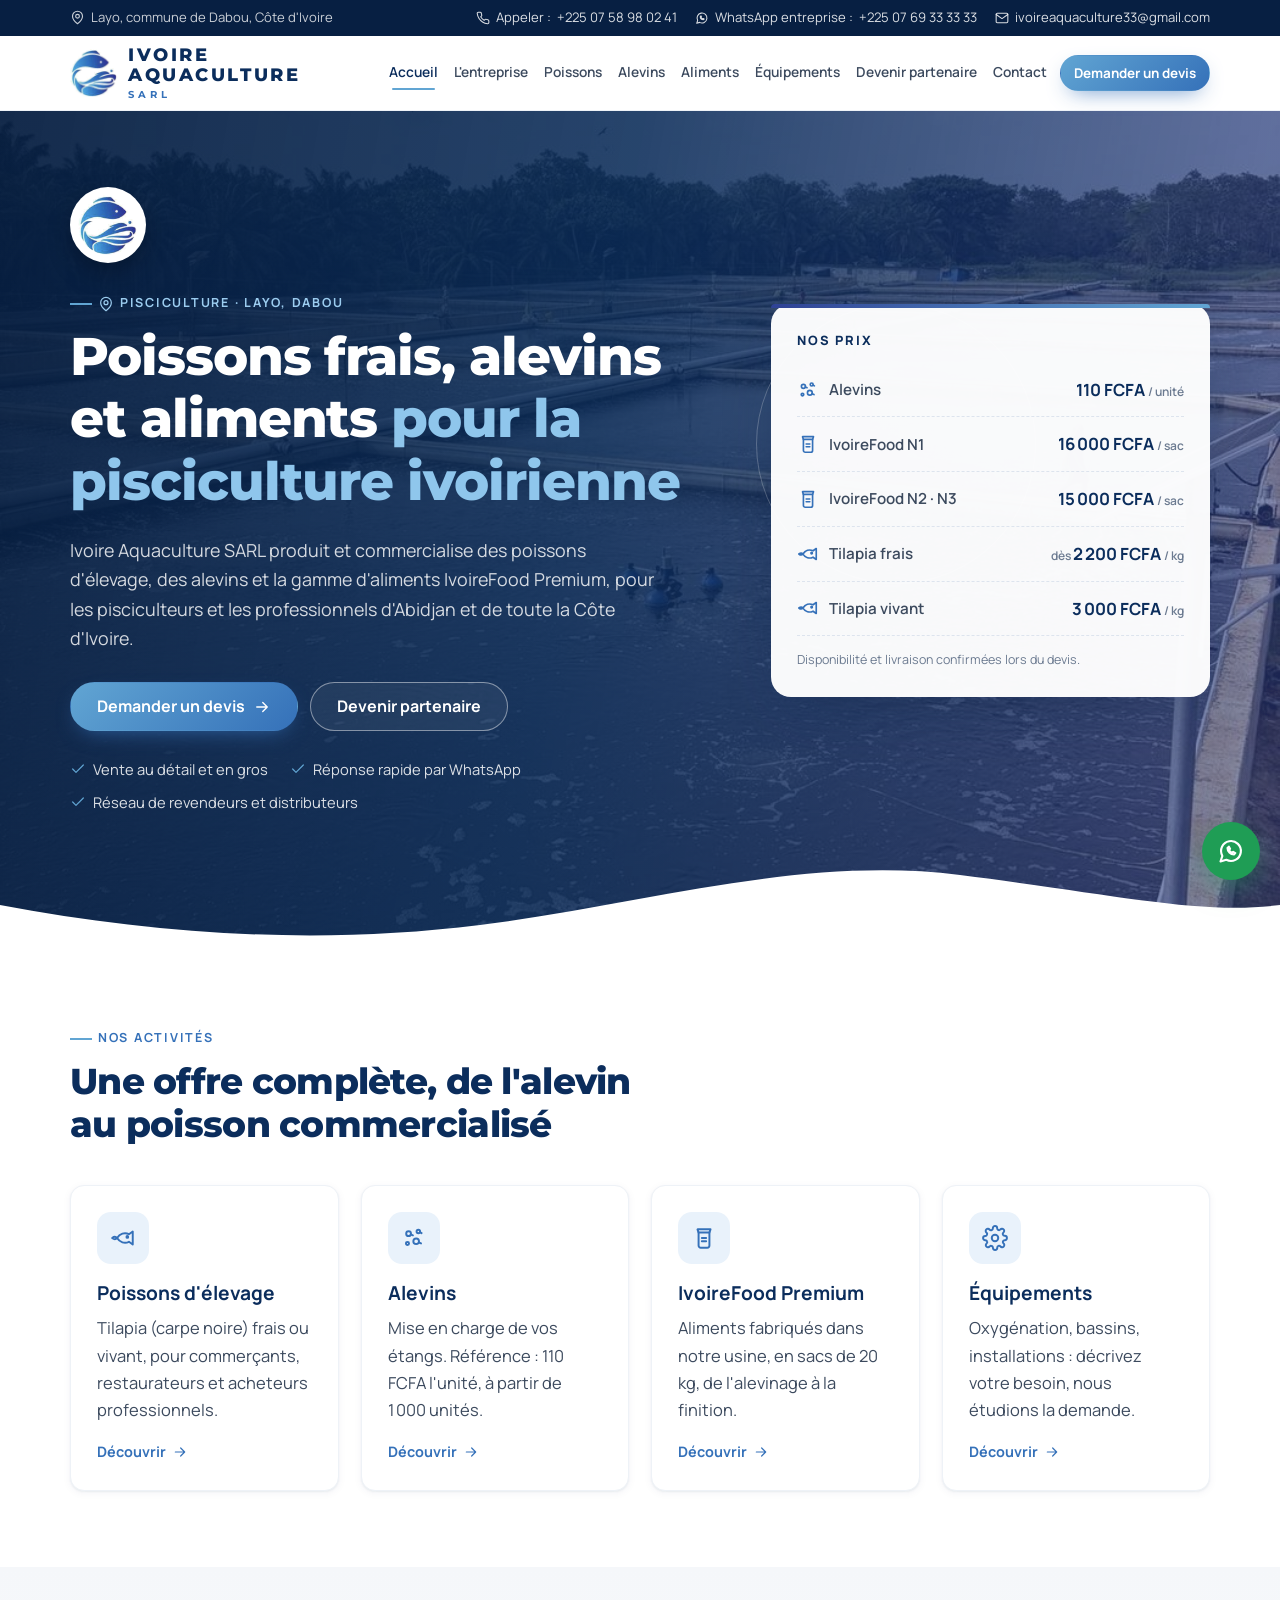
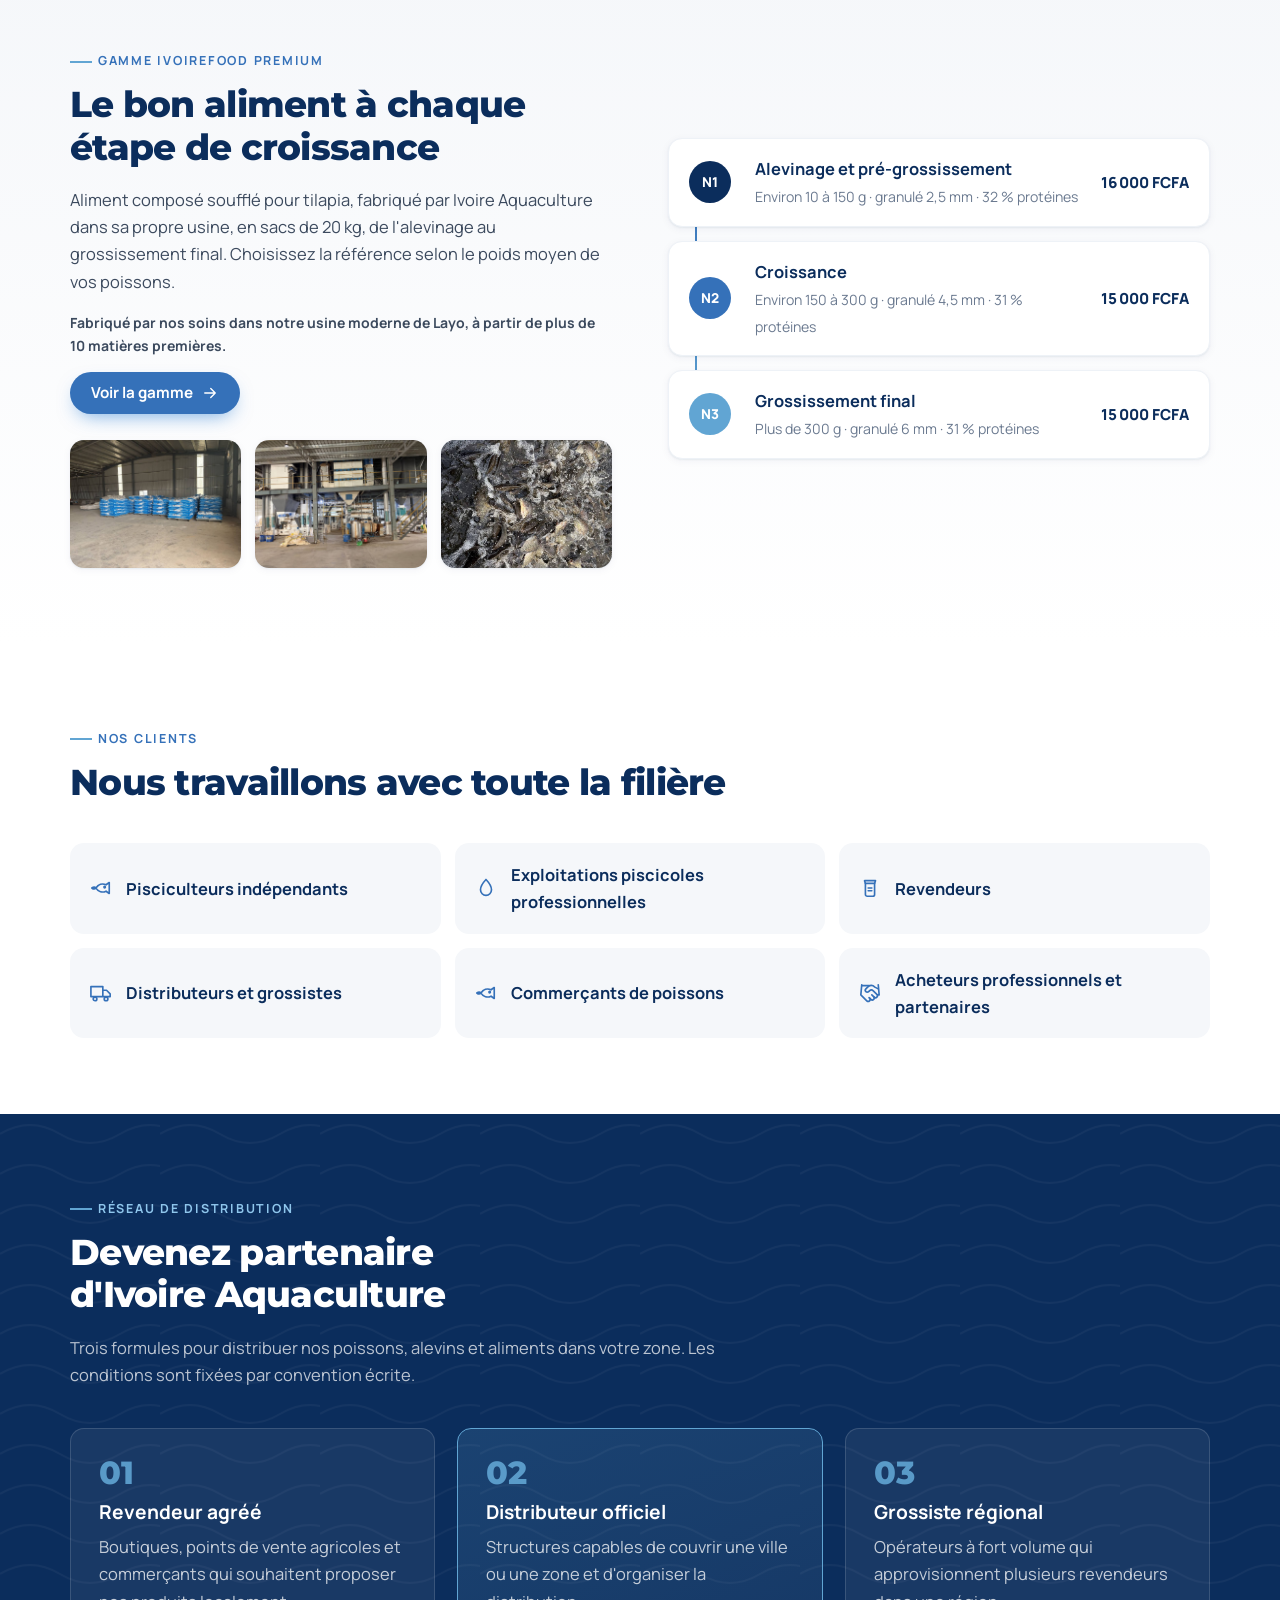
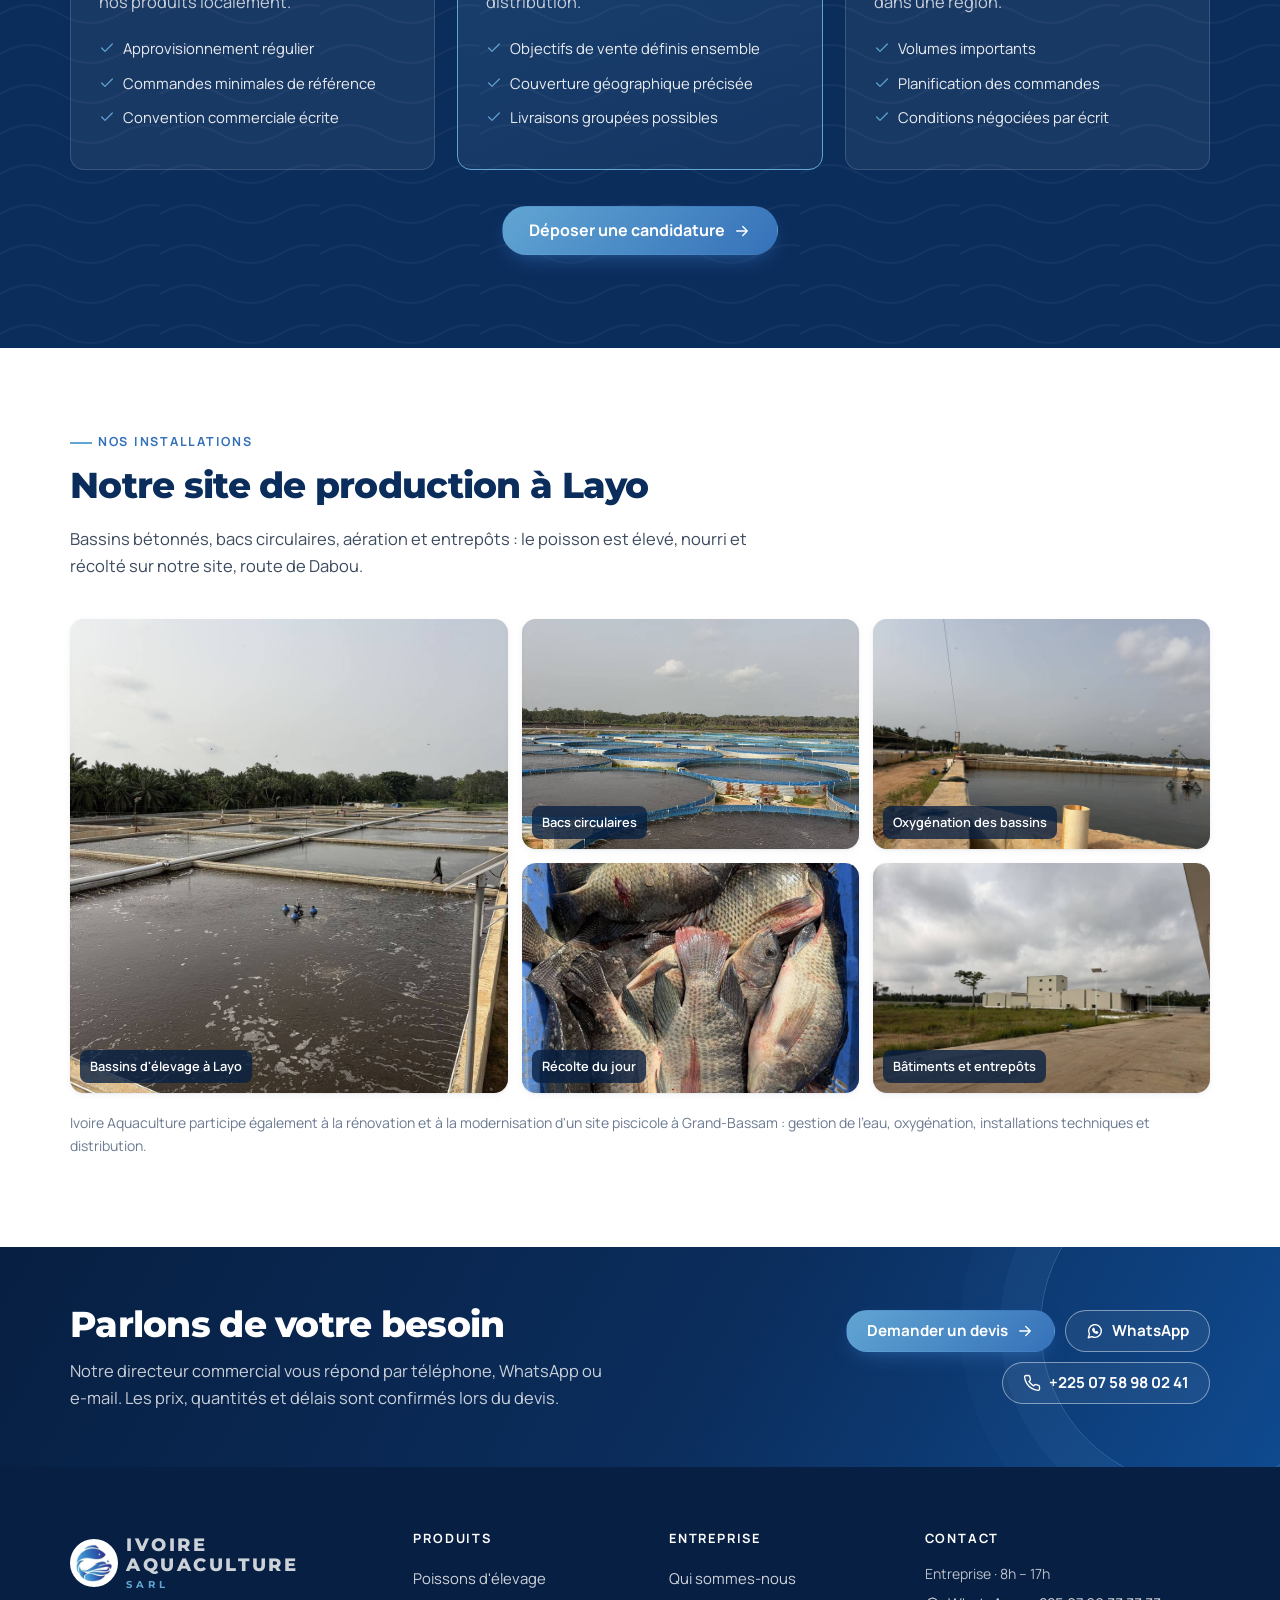
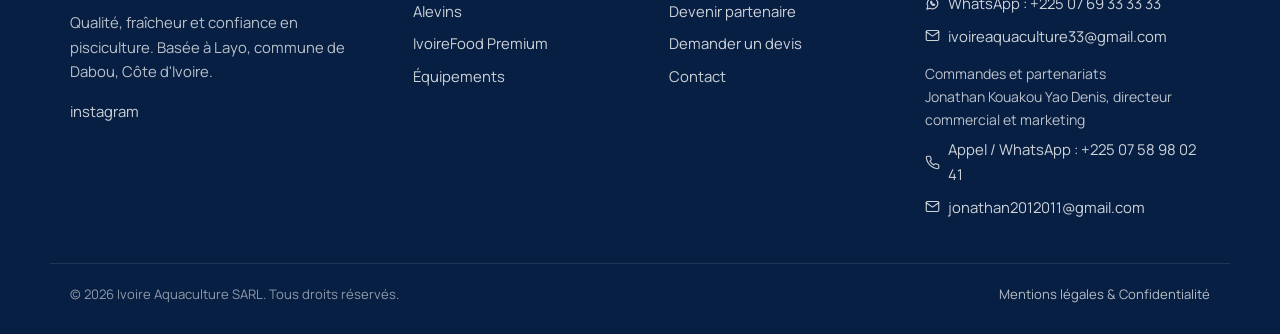
==== commit 2311ba95: "Contacts séparés : entreprise (WhatsApp, e-mail) et directeur commercial (appels, commandes) Co-Auth" ====
--- a/index.html
+++ b/index.html
@@ -5,22 +5,23 @@
 <meta name="viewport" content="width=device-width, initial-scale=1">
 <title>Ivoire Aquaculture SARL — Poissons, alevins et aliments piscicoles en Côte d&#39;Ivoire</title>
 <meta name="description" content="Ivoire Aquaculture, entreprise piscicole basée à Layo (Dabou) : tilapia (carpe noire) frais et vivant, alevins et aliments IvoireFood Premium fabriqués dans notre usine, pour pisciculteurs, revendeurs et distributeurs en Côte d&#39;Ivoire.">
-<link rel="canonical" href="https://ivoireaquaculture.github.io/site/">
+<link rel="canonical" href="https://ivoireaquaculture.github.io/Site/">
 <meta property="og:type" content="website">
 <meta property="og:locale" content="fr_CI">
 <meta property="og:site_name" content="Ivoire Aquaculture SARL">
 <meta property="og:title" content="Ivoire Aquaculture SARL — Poissons, alevins et aliments piscicoles en Côte d&#39;Ivoire">
 <meta property="og:description" content="Ivoire Aquaculture, entreprise piscicole basée à Layo (Dabou) : tilapia (carpe noire) frais et vivant, alevins et aliments IvoireFood Premium fabriqués dans notre usine, pour pisciculteurs, revendeurs et distributeurs en Côte d&#39;Ivoire.">
-<meta property="og:url" content="https://ivoireaquaculture.github.io/site/">
-<meta property="og:image" content="https://ivoireaquaculture.github.io/site/img/og-image.png">
+<meta property="og:url" content="https://ivoireaquaculture.github.io/Site/">
+<meta property="og:image" content="https://ivoireaquaculture.github.io/Site/img/og-image.png">
 <meta name="theme-color" content="#0B2D5C">
+<meta name="google-site-verification" content="hTm4n94r8Tfl_f73vdjohGkM88NhMlw3cQGyJ8zZnN0">
 <link rel="icon" href="img/favicon.png" type="image/png">
 <link rel="apple-touch-icon" href="img/apple-touch-icon.png">
 <link rel="preconnect" href="https://fonts.googleapis.com">
 <link rel="preconnect" href="https://fonts.gstatic.com" crossorigin>
 <link href="https://fonts.googleapis.com/css2?family=Montserrat:wght@700;800&family=Manrope:wght@400;500;600;700&display=swap" rel="stylesheet">
 <link rel="stylesheet" href="css/style.css">
-<script type="application/ld+json">{"@context":"https://schema.org","@type":"Organization","name":"Ivoire Aquaculture SARL","url":"https://ivoireaquaculture.github.io/site","logo":"https://ivoireaquaculture.github.io/site/img/icon-256.png","email":"jonathan2012011@gmail.com","telephone":"+225 07 69 33 33 33","areaServed":"Côte d'Ivoire","address":{"@type":"PostalAddress","addressLocality":"Layo, Dabou","addressCountry":"CI"},"contactPoint":[{"@type":"ContactPoint","telephone":"+225 07 58 98 02 41","contactType":"sales","areaServed":"CI","availableLanguage":["French"]},{"@type":"ContactPoint","telephone":"+225 07 69 33 33 33","contactType":"customer service","areaServed":"CI","availableLanguage":["French"]}]}</script>
+<script type="application/ld+json">{"@context":"https://schema.org","@type":"Organization","name":"Ivoire Aquaculture SARL","url":"https://ivoireaquaculture.github.io/Site","logo":"https://ivoireaquaculture.github.io/Site/img/icon-256.png","email":"ivoireaquaculture33@gmail.com","telephone":"+225 07 58 98 02 41","areaServed":"Côte d'Ivoire","address":{"@type":"PostalAddress","addressLocality":"Layo, Dabou","addressCountry":"CI"},"contactPoint":[{"@type":"ContactPoint","contactType":"sales","telephone":"+225 07 58 98 02 41","email":"jonathan2012011@gmail.com","areaServed":"CI","availableLanguage":["French"]},{"@type":"ContactPoint","contactType":"customer service","email":"ivoireaquaculture33@gmail.com","areaServed":"CI","availableLanguage":["French"]}]}</script>
 </head>
 <body data-static="1">
 <a class="skip" href="#contenu">Aller au contenu</a>
@@ -28,8 +29,9 @@
   <div class="wrap topbar-in">
     <span><svg class="ico " width="15" height="15" viewBox="0 0 24 24" fill="none" stroke="currentColor" stroke-width="1.8" stroke-linecap="round" stroke-linejoin="round" aria-hidden="true"><path d="M20 10c0 6-8 12-8 12s-8-6-8-12a8 8 0 0 1 16 0z"/><circle cx="12" cy="10" r="3"/></svg> Layo, commune de Dabou, Côte d&#39;Ivoire</span>
     <span class="topbar-right">
-      <a href="tel:+2250758980241"><svg class="ico " width="14" height="14" viewBox="0 0 24 24" fill="none" stroke="currentColor" stroke-width="1.8" stroke-linecap="round" stroke-linejoin="round" aria-hidden="true"><path d="M22 16.9v3a2 2 0 0 1-2.2 2 19.8 19.8 0 0 1-8.6-3.1 19.5 19.5 0 0 1-6-6A19.8 19.8 0 0 1 2.1 4.2 2 2 0 0 1 4.1 2h3a2 2 0 0 1 2 1.7c.1 1 .4 1.9.7 2.8a2 2 0 0 1-.5 2.1L8 9.9a16 16 0 0 0 6 6l1.3-1.3a2 2 0 0 1 2.1-.4c.9.3 1.8.6 2.8.7a2 2 0 0 1 1.7 2z"/></svg> <span class="hide-sm">Commercial :</span> +225 07 58 98 02 41</a><a href="tel:+2250769333333"><svg class="ico " width="14" height="14" viewBox="0 0 24 24" fill="none" stroke="currentColor" stroke-width="1.8" stroke-linecap="round" stroke-linejoin="round" aria-hidden="true"><path d="M22 16.9v3a2 2 0 0 1-2.2 2 19.8 19.8 0 0 1-8.6-3.1 19.5 19.5 0 0 1-6-6A19.8 19.8 0 0 1 2.1 4.2 2 2 0 0 1 4.1 2h3a2 2 0 0 1 2 1.7c.1 1 .4 1.9.7 2.8a2 2 0 0 1-.5 2.1L8 9.9a16 16 0 0 0 6 6l1.3-1.3a2 2 0 0 1 2.1-.4c.9.3 1.8.6 2.8.7a2 2 0 0 1 1.7 2z"/></svg> <span class="hide-sm">Bureau :</span> +225 07 69 33 33 33</a>
-      <a href="mailto:jonathan2012011@gmail.com" class="hide-sm"><svg class="ico " width="14" height="14" viewBox="0 0 24 24" fill="none" stroke="currentColor" stroke-width="1.8" stroke-linecap="round" stroke-linejoin="round" aria-hidden="true"><rect x="2" y="4" width="20" height="16" rx="2"/><path d="m22 6-10 7L2 6"/></svg> jonathan2012011@gmail.com</a>
+      <a href="tel:+2250758980241"><svg class="ico " width="14" height="14" viewBox="0 0 24 24" fill="none" stroke="currentColor" stroke-width="1.8" stroke-linecap="round" stroke-linejoin="round" aria-hidden="true"><path d="M22 16.9v3a2 2 0 0 1-2.2 2 19.8 19.8 0 0 1-8.6-3.1 19.5 19.5 0 0 1-6-6A19.8 19.8 0 0 1 2.1 4.2 2 2 0 0 1 4.1 2h3a2 2 0 0 1 2 1.7c.1 1 .4 1.9.7 2.8a2 2 0 0 1-.5 2.1L8 9.9a16 16 0 0 0 6 6l1.3-1.3a2 2 0 0 1 2.1-.4c.9.3 1.8.6 2.8.7a2 2 0 0 1 1.7 2z"/></svg> <span class="hide-sm">Appeler :</span> +225 07 58 98 02 41</a>
+      <a href="https://wa.me/2250769333333?text=Bonjour%20Ivoire%20Aquaculture%2C%20je%20souhaite%20avoir%20des%20informations%20sur%20vos%20produits." target="_blank" rel="noopener"><svg class="ico " width="14" height="14" viewBox="0 0 24 24" fill="none" stroke="currentColor" stroke-width="1.8" stroke-linecap="round" stroke-linejoin="round" aria-hidden="true"><path d="M3 21l1.6-4.8A8.5 8.5 0 1 1 8 19.5L3 21z"/><path d="M9 9.5c0 3 2.5 5.5 5.5 5.5l1.2-1.2-1.8-1-1 .8a4 4 0 0 1-2.5-2.5l.8-1-1-1.8L9 9.5z"/></svg> <span class="hide-sm">WhatsApp entreprise :</span> +225 07 69 33 33 33</a>
+      <a href="mailto:ivoireaquaculture33@gmail.com" class="hide-sm"><svg class="ico " width="14" height="14" viewBox="0 0 24 24" fill="none" stroke="currentColor" stroke-width="1.8" stroke-linecap="round" stroke-linejoin="round" aria-hidden="true"><rect x="2" y="4" width="20" height="16" rx="2"/><path d="m22 6-10 7L2 6"/></svg> ivoireaquaculture33@gmail.com</a>
     </span>
   </div>
 </div>
@@ -205,7 +207,7 @@
   <div class="wrap cta-in">
     <div>
       <h2>Parlons de votre besoin</h2>
-      <p>Notre service commercial vous répond par téléphone, WhatsApp ou e-mail. Les prix, quantités et délais sont confirmés lors du devis.</p>
+      <p>Notre directeur commercial vous répond par téléphone, WhatsApp ou e-mail. Les prix, quantités et délais sont confirmés lors du devis.</p>
     </div>
     <div class="cta-actions">
       <a class="btn btn-gold" href="devis.html">Demander un devis <svg class="ico " width="18" height="18" viewBox="0 0 24 24" fill="none" stroke="currentColor" stroke-width="1.8" stroke-linecap="round" stroke-linejoin="round" aria-hidden="true"><path d="M5 12h14M13 6l6 6-6 6"/></svg></a>
@@ -238,9 +240,12 @@
       <a href="contact.html">Contact</a>
     </div>
     <div>
-      <h3>Service commercial</h3>
-      <p class="muted-light">Jonathan Kouakou Yao Denis<br><span class="small">Directeur commercial et marketing</span><br><span class="small">Horaires : 8h – 17h</span></p>
-      <a href="tel:+2250758980241"><svg class="ico " width="15" height="15" viewBox="0 0 24 24" fill="none" stroke="currentColor" stroke-width="1.8" stroke-linecap="round" stroke-linejoin="round" aria-hidden="true"><path d="M22 16.9v3a2 2 0 0 1-2.2 2 19.8 19.8 0 0 1-8.6-3.1 19.5 19.5 0 0 1-6-6A19.8 19.8 0 0 1 2.1 4.2 2 2 0 0 1 4.1 2h3a2 2 0 0 1 2 1.7c.1 1 .4 1.9.7 2.8a2 2 0 0 1-.5 2.1L8 9.9a16 16 0 0 0 6 6l1.3-1.3a2 2 0 0 1 2.1-.4c.9.3 1.8.6 2.8.7a2 2 0 0 1 1.7 2z"/></svg> Commercial : +225 07 58 98 02 41</a><a href="tel:+2250769333333"><svg class="ico " width="15" height="15" viewBox="0 0 24 24" fill="none" stroke="currentColor" stroke-width="1.8" stroke-linecap="round" stroke-linejoin="round" aria-hidden="true"><path d="M22 16.9v3a2 2 0 0 1-2.2 2 19.8 19.8 0 0 1-8.6-3.1 19.5 19.5 0 0 1-6-6A19.8 19.8 0 0 1 2.1 4.2 2 2 0 0 1 4.1 2h3a2 2 0 0 1 2 1.7c.1 1 .4 1.9.7 2.8a2 2 0 0 1-.5 2.1L8 9.9a16 16 0 0 0 6 6l1.3-1.3a2 2 0 0 1 2.1-.4c.9.3 1.8.6 2.8.7a2 2 0 0 1 1.7 2z"/></svg> Bureau : +225 07 69 33 33 33</a>
+      <h3>Contact</h3>
+      <p class="muted-light small foot-label">Entreprise · 8h – 17h</p>
+      <a href="https://wa.me/2250769333333?text=Bonjour%20Ivoire%20Aquaculture%2C%20je%20souhaite%20avoir%20des%20informations%20sur%20vos%20produits." target="_blank" rel="noopener"><svg class="ico " width="15" height="15" viewBox="0 0 24 24" fill="none" stroke="currentColor" stroke-width="1.8" stroke-linecap="round" stroke-linejoin="round" aria-hidden="true"><path d="M3 21l1.6-4.8A8.5 8.5 0 1 1 8 19.5L3 21z"/><path d="M9 9.5c0 3 2.5 5.5 5.5 5.5l1.2-1.2-1.8-1-1 .8a4 4 0 0 1-2.5-2.5l.8-1-1-1.8L9 9.5z"/></svg> WhatsApp : +225 07 69 33 33 33</a>
+      <a href="mailto:ivoireaquaculture33@gmail.com"><svg class="ico " width="15" height="15" viewBox="0 0 24 24" fill="none" stroke="currentColor" stroke-width="1.8" stroke-linecap="round" stroke-linejoin="round" aria-hidden="true"><rect x="2" y="4" width="20" height="16" rx="2"/><path d="m22 6-10 7L2 6"/></svg> ivoireaquaculture33@gmail.com</a>
+      <p class="muted-light small foot-label">Commandes et partenariats<br>Jonathan Kouakou Yao Denis, directeur commercial et marketing</p>
+      <a href="tel:+2250758980241"><svg class="ico " width="15" height="15" viewBox="0 0 24 24" fill="none" stroke="currentColor" stroke-width="1.8" stroke-linecap="round" stroke-linejoin="round" aria-hidden="true"><path d="M22 16.9v3a2 2 0 0 1-2.2 2 19.8 19.8 0 0 1-8.6-3.1 19.5 19.5 0 0 1-6-6A19.8 19.8 0 0 1 2.1 4.2 2 2 0 0 1 4.1 2h3a2 2 0 0 1 2 1.7c.1 1 .4 1.9.7 2.8a2 2 0 0 1-.5 2.1L8 9.9a16 16 0 0 0 6 6l1.3-1.3a2 2 0 0 1 2.1-.4c.9.3 1.8.6 2.8.7a2 2 0 0 1 1.7 2z"/></svg> Appel / WhatsApp : +225 07 58 98 02 41</a>
       <a href="mailto:jonathan2012011@gmail.com"><svg class="ico " width="15" height="15" viewBox="0 0 24 24" fill="none" stroke="currentColor" stroke-width="1.8" stroke-linecap="round" stroke-linejoin="round" aria-hidden="true"><rect x="2" y="4" width="20" height="16" rx="2"/><path d="m22 6-10 7L2 6"/></svg> jonathan2012011@gmail.com</a>
     </div>
   </div>
@@ -249,8 +254,9 @@
     <a href="mentions-legales.html">Mentions légales &amp; Confidentialité</a>
   </div>
 </footer>
-<a class="wa-float" href="https://wa.me/2250758980241?text=Bonjour%20Ivoire%20Aquaculture%2C%20je%20souhaite%20avoir%20des%20informations%20sur%20vos%20produits." target="_blank" rel="noopener" aria-label="Nous écrire sur WhatsApp"><svg class="ico " width="28" height="28" viewBox="0 0 24 24" fill="none" stroke="currentColor" stroke-width="1.8" stroke-linecap="round" stroke-linejoin="round" aria-hidden="true"><path d="M3 21l1.6-4.8A8.5 8.5 0 1 1 8 19.5L3 21z"/><path d="M9 9.5c0 3 2.5 5.5 5.5 5.5l1.2-1.2-1.8-1-1 .8a4 4 0 0 1-2.5-2.5l.8-1-1-1.8L9 9.5z"/></svg></a>
+<a class="wa-float" href="https://wa.me/2250758980241?text=Bonjour%20Ivoire%20Aquaculture%2C%20je%20souhaite%20avoir%20des%20informations%20sur%20vos%20produits." target="_blank" rel="noopener" aria-label="Commander sur WhatsApp (service commercial)"><svg class="ico " width="28" height="28" viewBox="0 0 24 24" fill="none" stroke="currentColor" stroke-width="1.8" stroke-linecap="round" stroke-linejoin="round" aria-hidden="true"><path d="M3 21l1.6-4.8A8.5 8.5 0 1 1 8 19.5L3 21z"/><path d="M9 9.5c0 3 2.5 5.5 5.5 5.5l1.2-1.2-1.8-1-1 .8a4 4 0 0 1-2.5-2.5l.8-1-1-1.8L9 9.5z"/></svg></a>
 <script>window.SITE={"whatsapp":"2250758980241"};</script>
 <script src="js/main.js" defer></script>
+<script data-goatcounter="https://ivoireaquaculture.goatcounter.com/count" async src="https://gc.zgo.at/count.js"></script>
 </body>
 </html>
--- a/css/style.css
+++ b/css/style.css
@@ -499,3 +499,6 @@
 .gallery-note { margin-top: 18px; }
 .growth .growth-dot { color: #fff; font-size: .85rem; }
 .phone-line { display: flex; flex-direction: column; line-height: 1.3; } .phone-line small { font-weight: 500; color: var(--gray-500); font-size: .78rem; }
+
+.footer .foot-label { margin: 10px 0 2px; }
+.footer .foot-label:first-of-type { margin-top: 0; }
